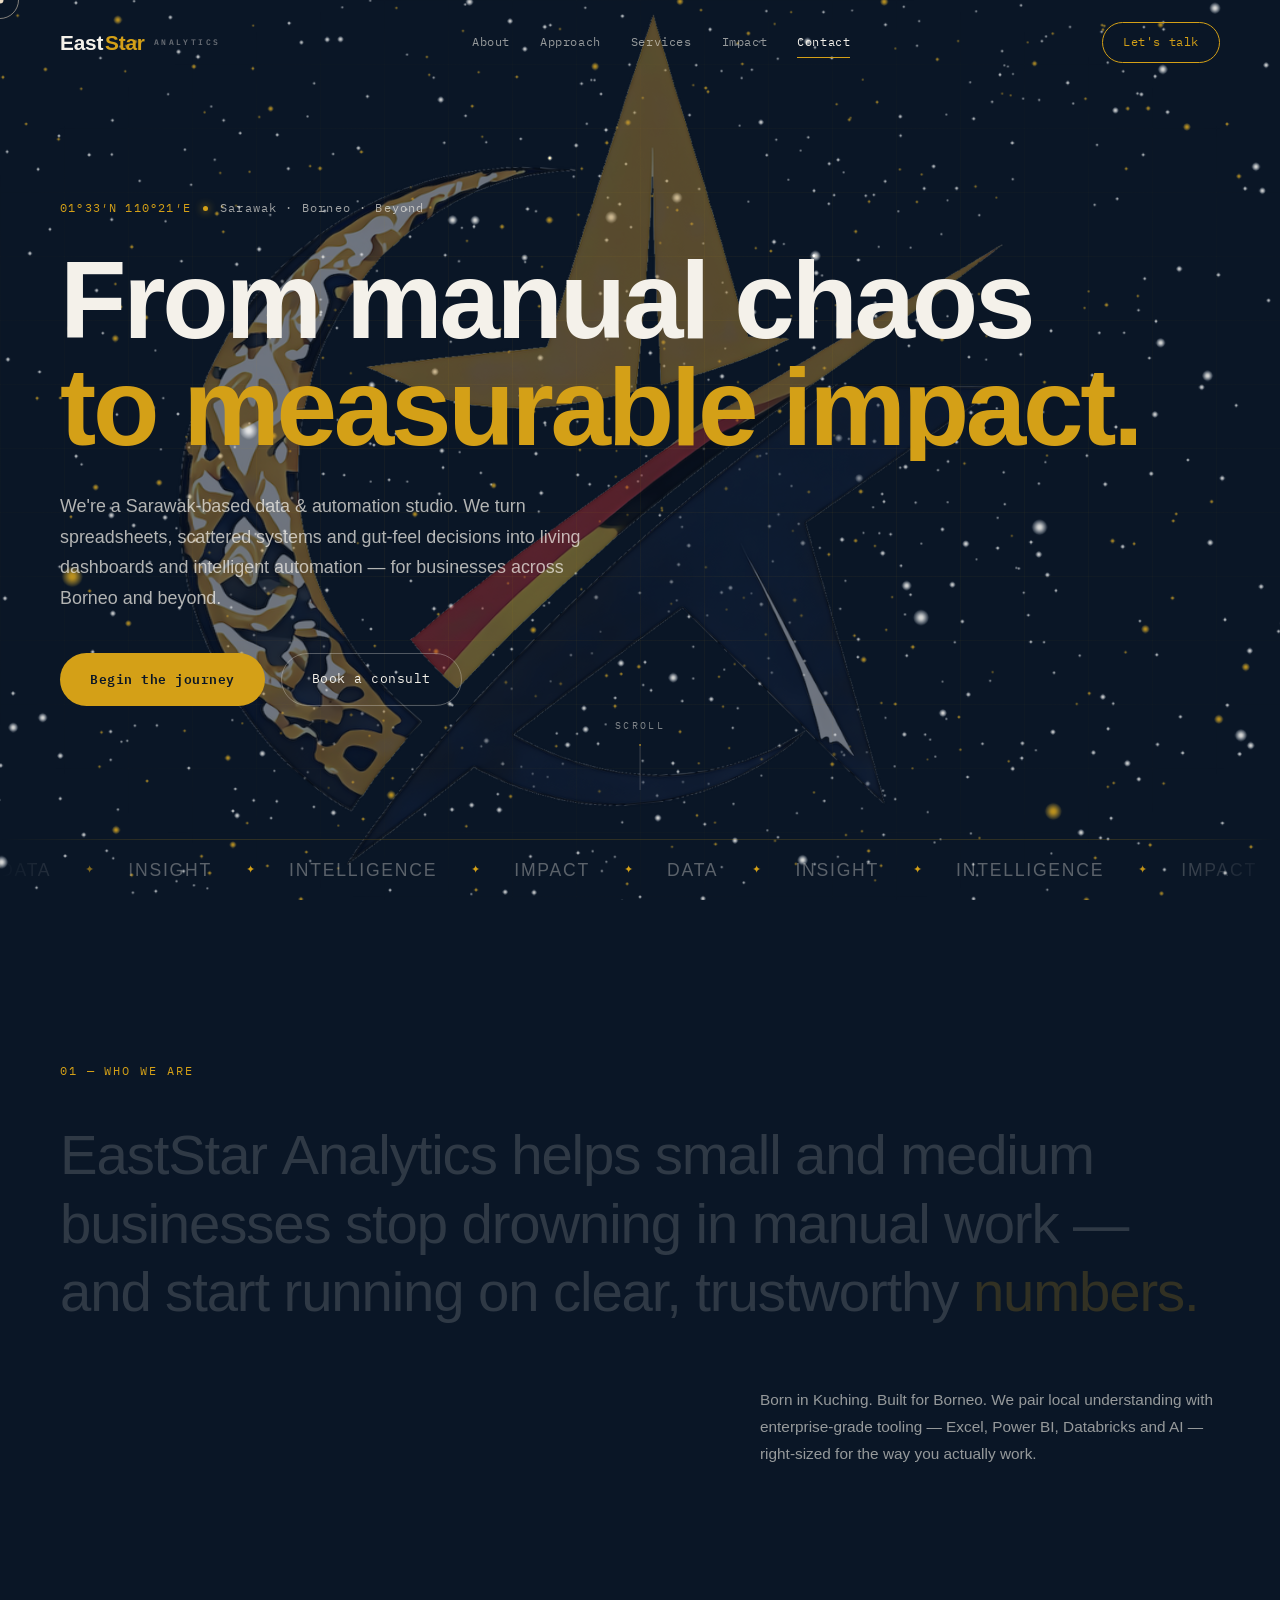
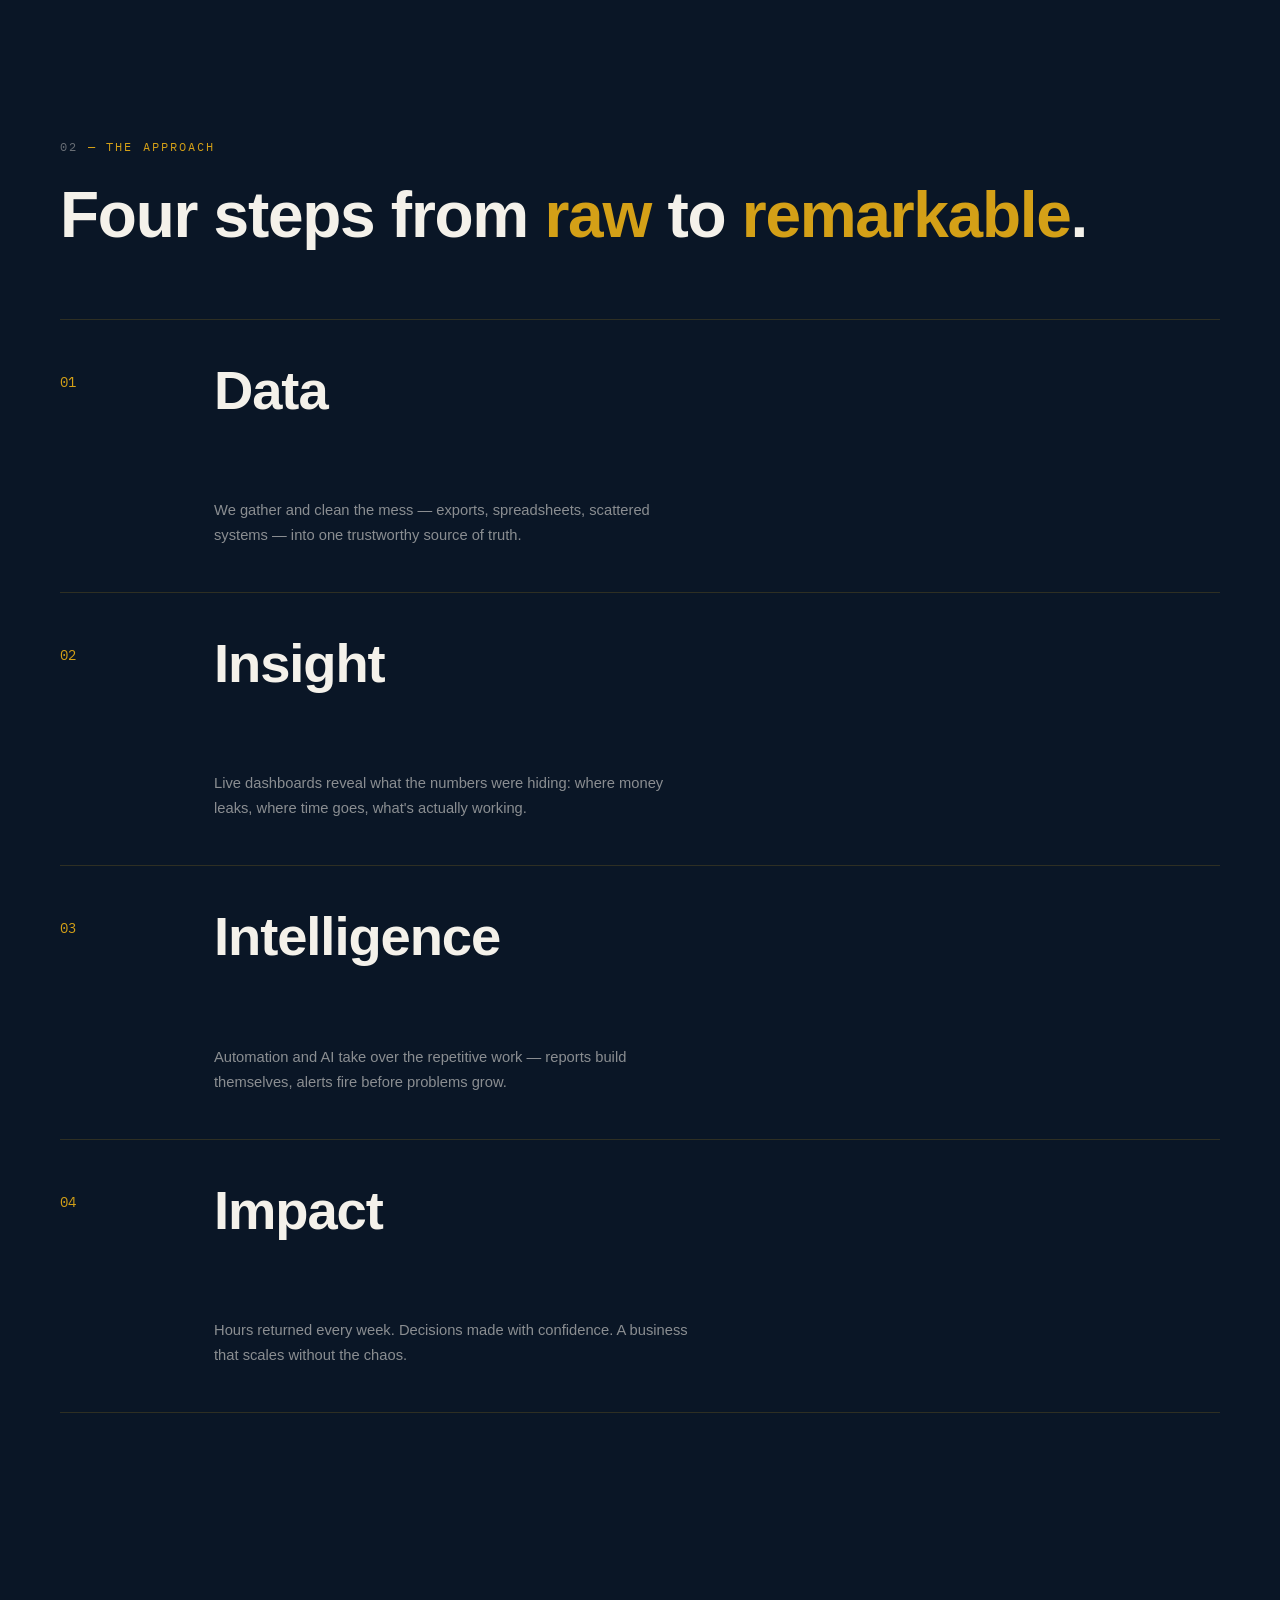
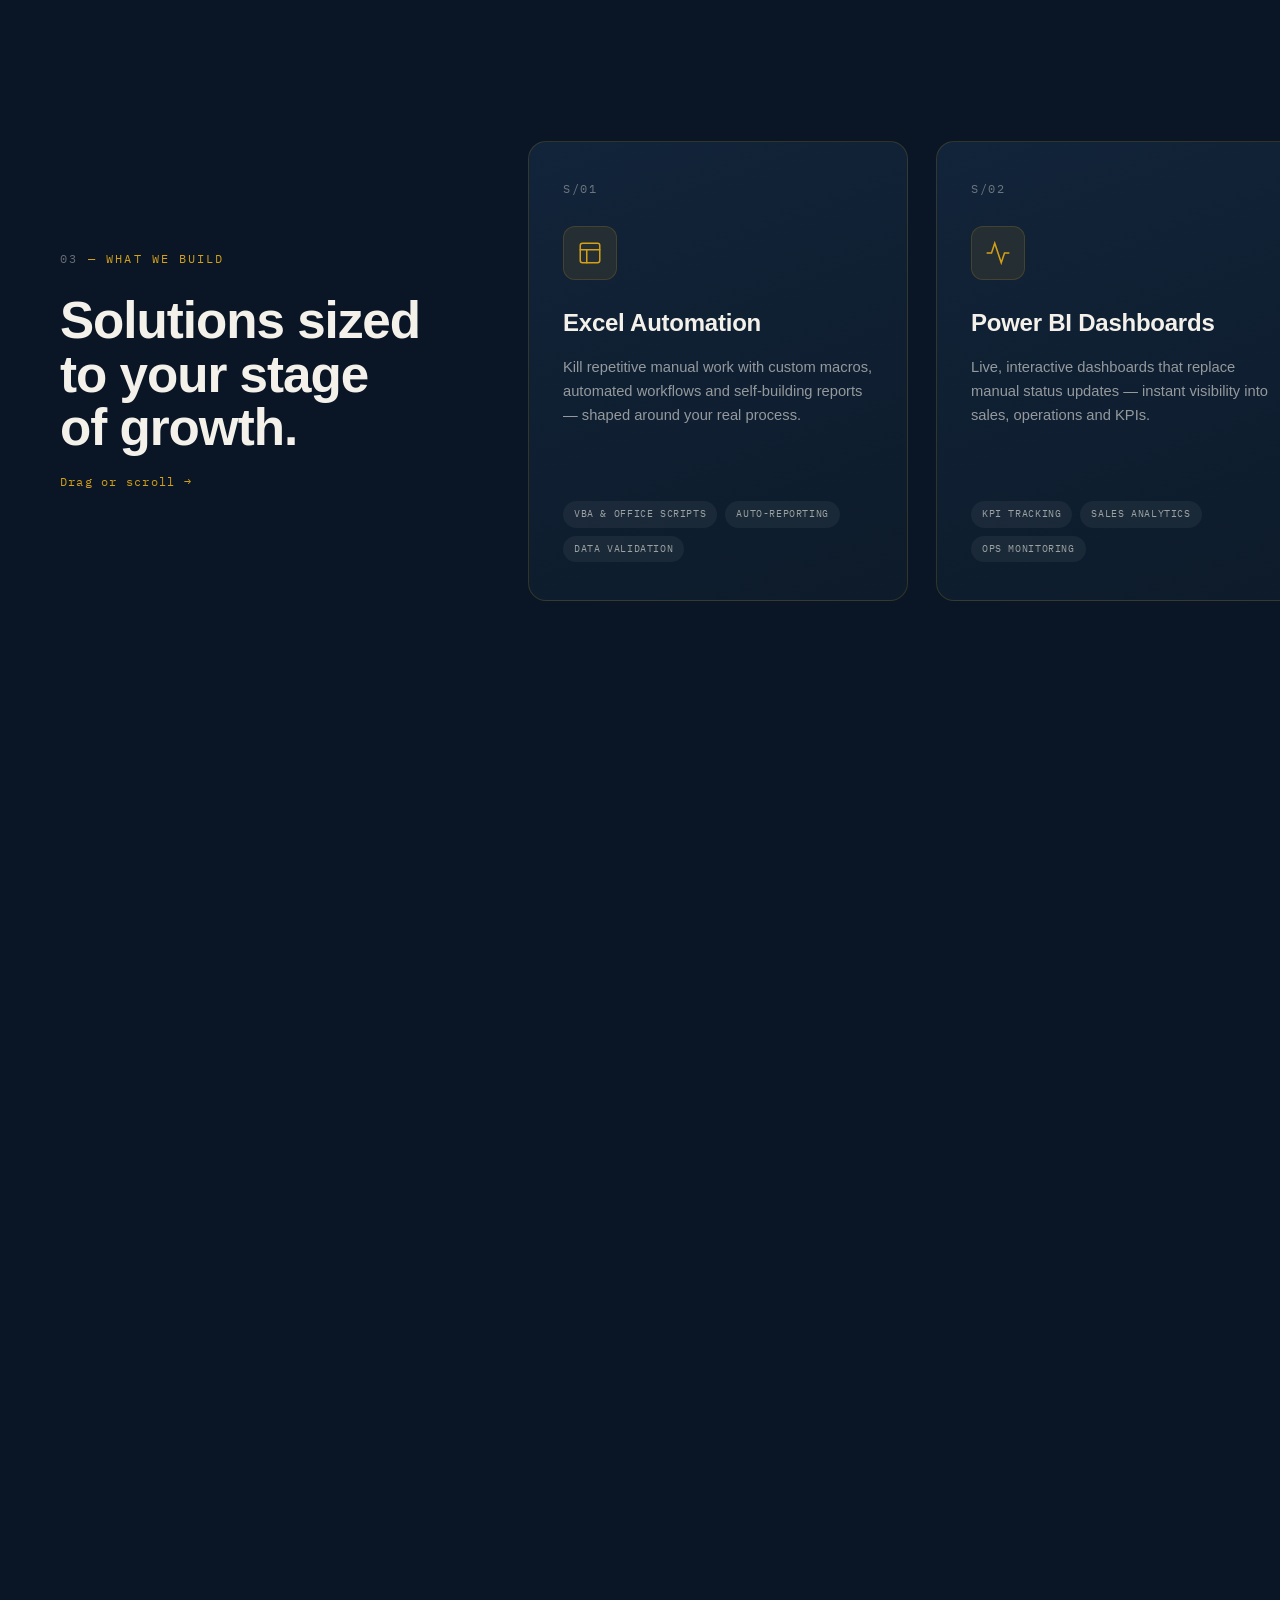
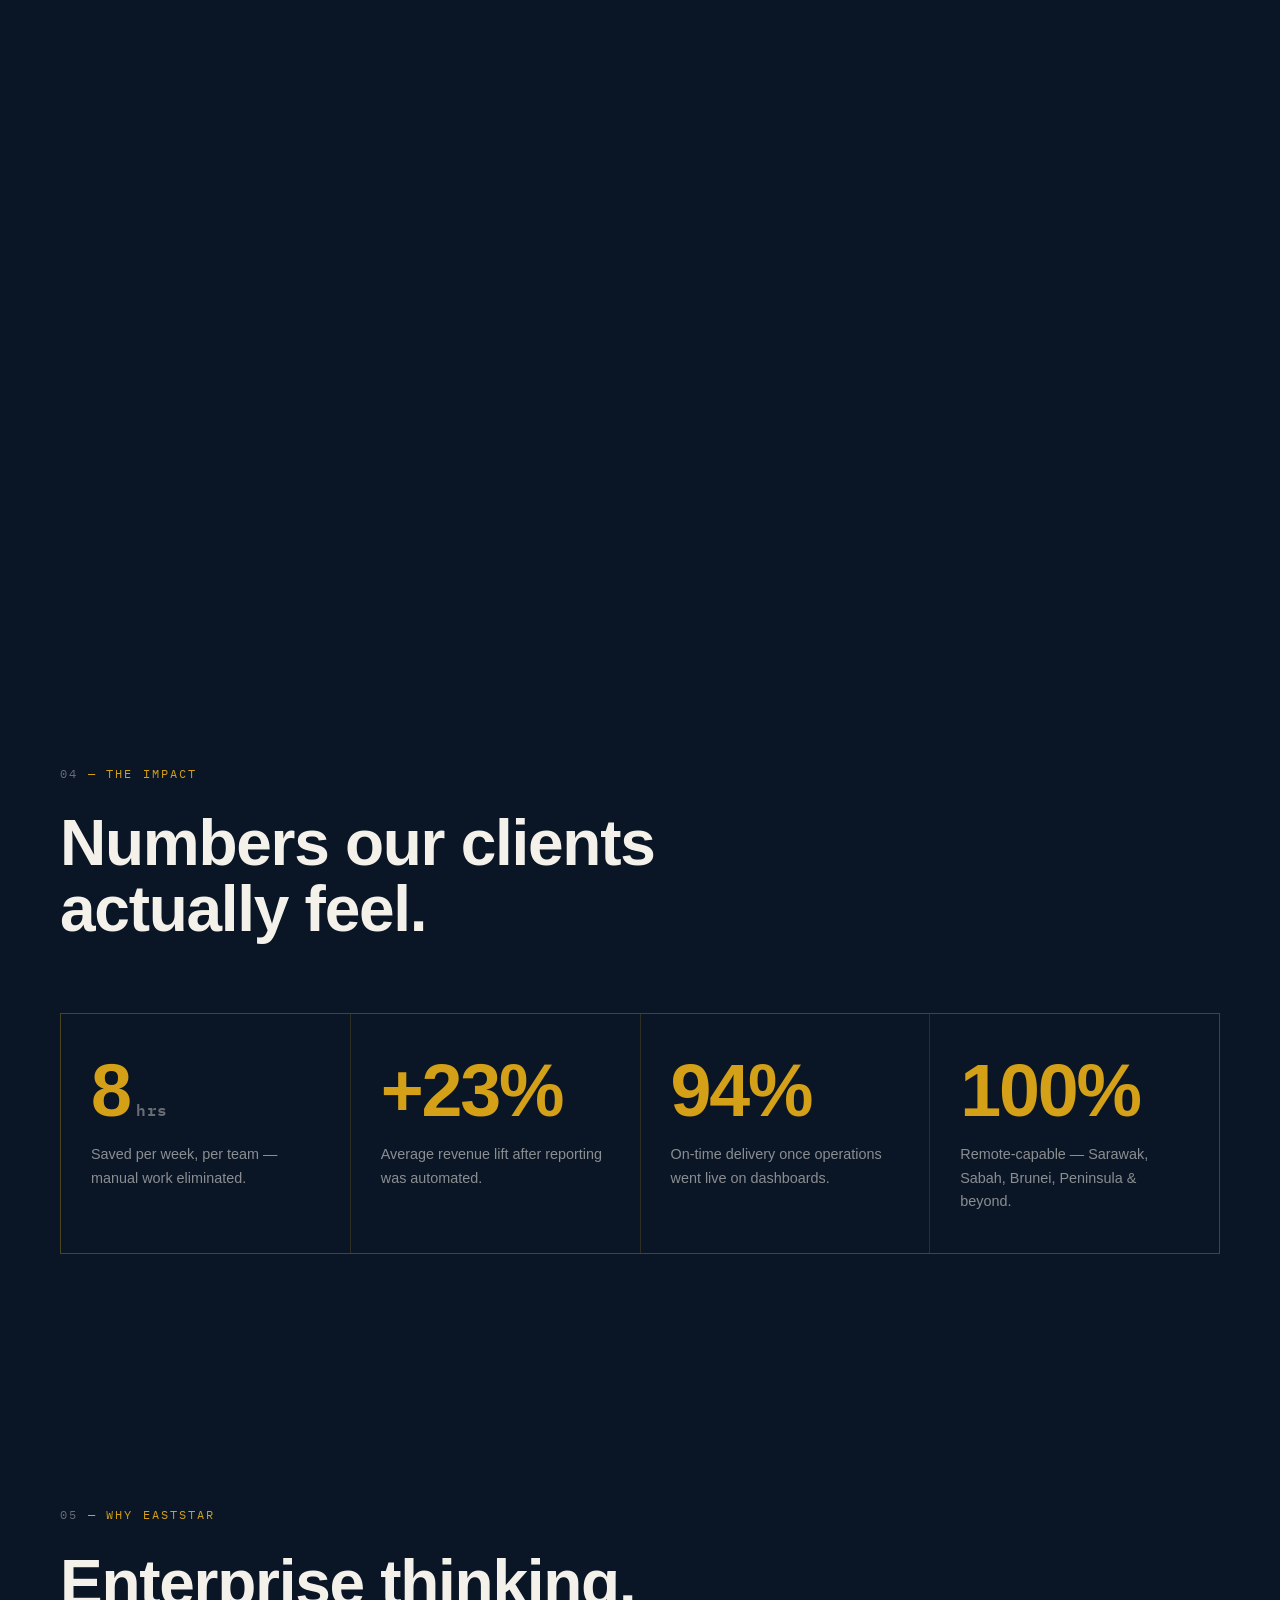
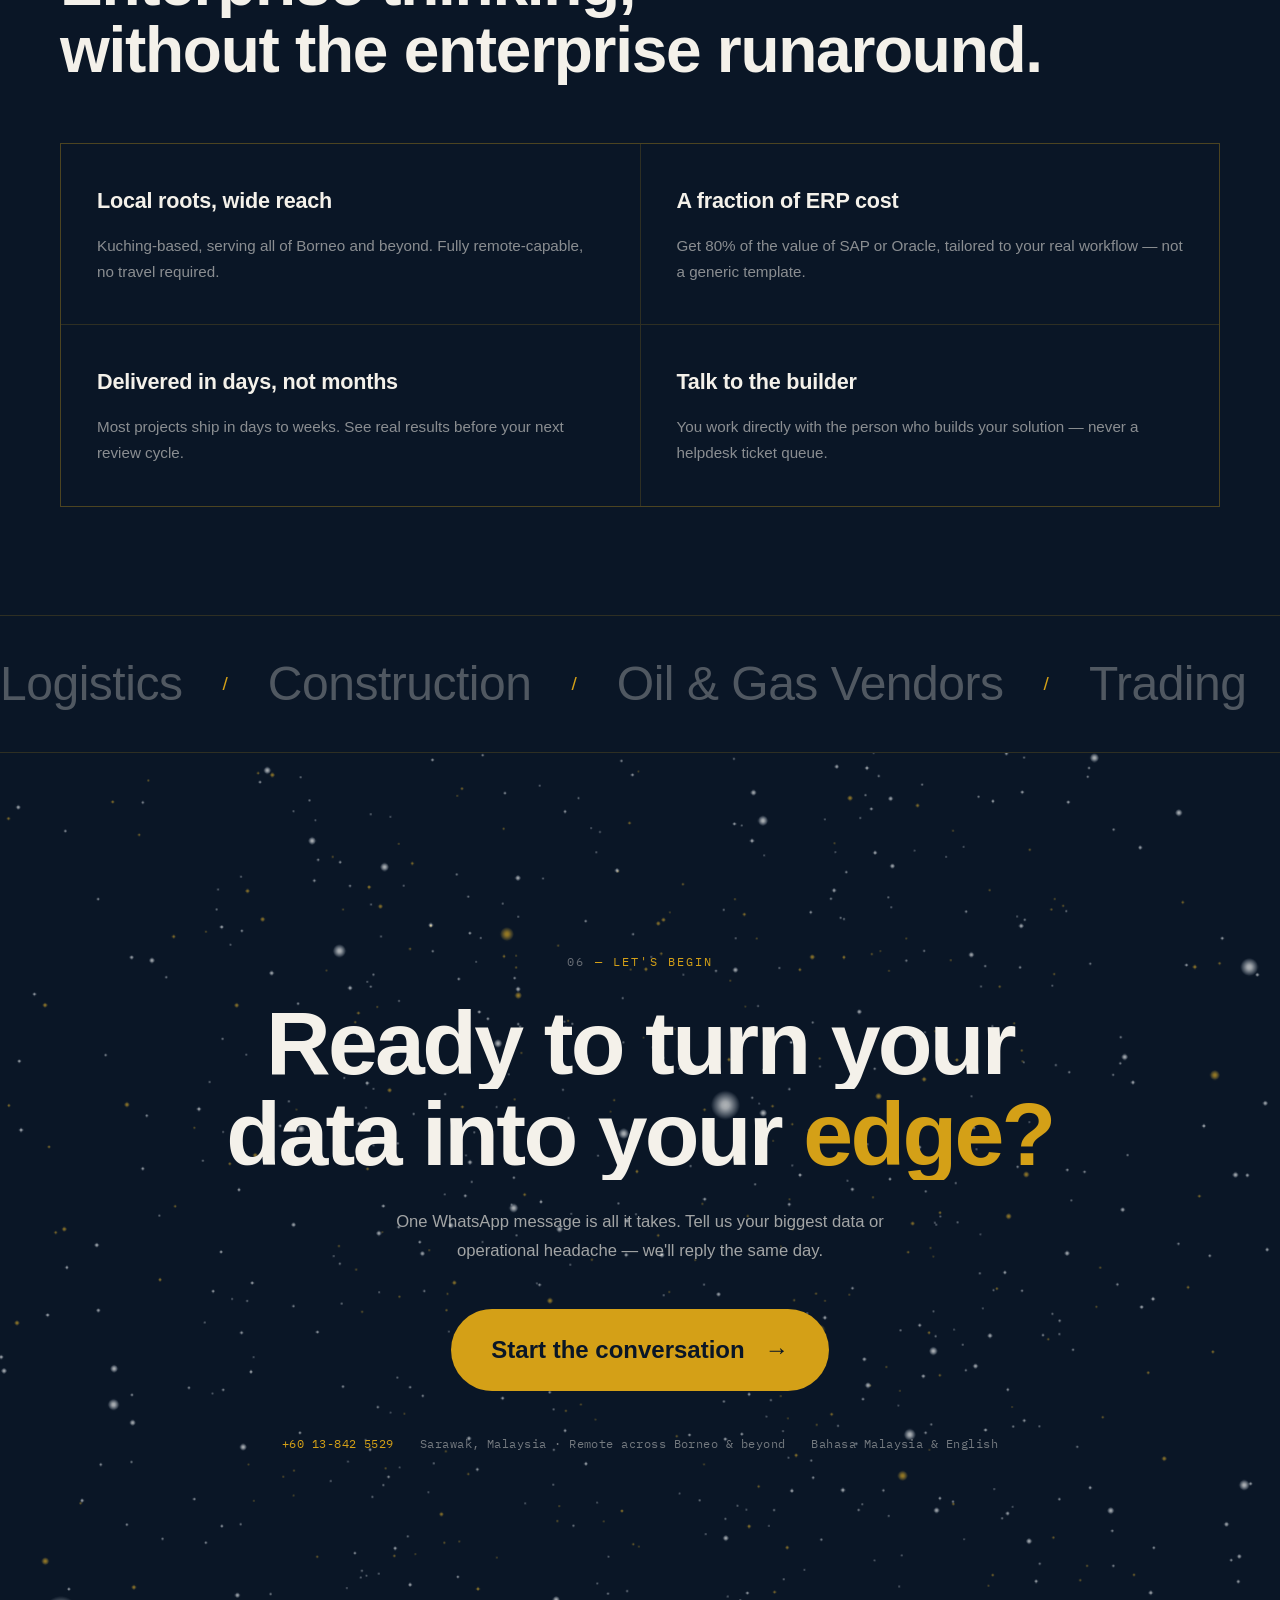
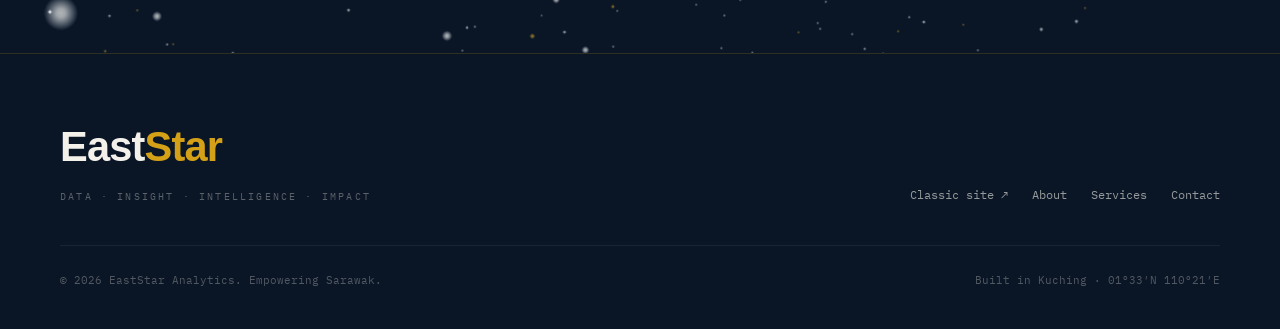
==== experience.html @ 2c2f9c75 "Add immersive experience site (experience.html) with GSAP + three.js A second, awwwards-style versio" ====
<!DOCTYPE html>
<html lang="en">
<head>
  <meta charset="UTF-8" />
  <meta name="viewport" content="width=device-width, initial-scale=1.0" />
  <title>EastStar Analytics — A Data Experience | Sarawak, Borneo</title>
  <meta name="description" content="EastStar Analytics — a Sarawak-based data & automation studio. Step inside an interactive experience: from manual chaos to data, insight, intelligence, and impact." />
  <meta property="og:title" content="EastStar Analytics — A Data Experience" />
  <meta property="og:description" content="Data · Insight · Intelligence · Impact. An immersive introduction to the studio empowering Sarawak." />

  <link rel="preconnect" href="https://fonts.googleapis.com" />
  <link rel="preconnect" href="https://fonts.gstatic.com" crossorigin />
  <link rel="preconnect" href="https://api.fontshare.com" crossorigin />
  <link href="https://api.fontshare.com/v2/css?f[]=clash-display@400,500,600,700&f[]=general-sans@400,500,600&display=swap" rel="stylesheet" />
  <link href="https://fonts.googleapis.com/css2?family=IBM+Plex+Mono:wght@400;500;600&display=swap" rel="stylesheet" />

  <link rel="stylesheet" href="experience.css" />
</head>
<body>

<!-- ░░ PRELOADER ░░ -->
<div class="preloader" id="preloader">
  <div class="pre-inner">
    <div class="pre-mark">
      <img src="logo-mark.png" alt="EastStar Analytics" />
    </div>
    <div class="pre-meta">
      <span class="pre-label">EASTSTAR ANALYTICS</span>
      <span class="pre-sub">Initialising experience</span>
    </div>
    <div class="pre-bar"><div class="pre-bar-fill" id="preBarFill"></div></div>
    <div class="pre-count"><span id="preCount">0</span><span class="pre-pct">%</span></div>
  </div>
  <button class="pre-skip" id="preSkip">Skip intro →</button>
</div>

<!-- ░░ CUSTOM CURSOR ░░ -->
<div class="cursor" id="cursor" aria-hidden="true">
  <div class="cursor-dot"></div>
  <div class="cursor-ring"></div>
  <span class="cursor-label"></span>
</div>

<!-- ░░ SCROLL PROGRESS ░░ -->
<div class="scroll-rail" aria-hidden="true"><div class="scroll-rail-fill" id="scrollRailFill"></div></div>

<!-- ░░ NAV ░░ -->
<header class="exp-nav" id="expNav">
  <a href="#top" class="exp-brand" data-cursor="brand">
    <span class="brand-east">East</span><span class="brand-star">Star</span>
    <span class="brand-tag">ANALYTICS</span>
  </a>
  <nav class="exp-menu">
    <a href="#about" data-nav>About</a>
    <a href="#pillars" data-nav>Approach</a>
    <a href="#services" data-nav>Services</a>
    <a href="#impact" data-nav>Impact</a>
    <a href="#contact" data-nav>Contact</a>
  </nav>
  <a href="https://wa.me/60138425529?text=Hi%2C%20I%27d%20like%20to%20know%20more%20about%20EastStar%20Analytics" target="_blank" rel="noopener" class="exp-cta" data-cursor="cta" data-magnetic>
    <span>Let's talk</span>
  </a>
  <button class="exp-burger" id="expBurger" aria-label="Menu"><span></span><span></span></button>
</header>

<!-- ░░ MOBILE MENU ░░ -->
<div class="mobile-menu" id="mobileMenu">
  <a href="#about" data-mnav>About</a>
  <a href="#pillars" data-mnav>Approach</a>
  <a href="#services" data-mnav>Services</a>
  <a href="#impact" data-mnav>Impact</a>
  <a href="#contact" data-mnav>Contact</a>
  <a href="https://wa.me/60138425529" target="_blank" rel="noopener" class="mobile-wa">WhatsApp Us</a>
</div>

<main id="top">

  <!-- ░░ HERO ░░ -->
  <section class="hero" id="hero">
    <canvas class="hero-canvas" id="heroCanvas" aria-hidden="true"></canvas>
    <div class="hero-grid" aria-hidden="true"></div>

    <div class="hero-content">
      <div class="hero-eyebrow" data-fade>
        <span class="hero-coord">01°33′N 110°21′E</span>
        <span class="hero-dot"></span>
        <span>Sarawak · Borneo · Beyond</span>
      </div>

      <h1 class="hero-title">
        <span class="line"><span class="word" data-split>From</span> <span class="word" data-split>manual</span> <span class="word" data-split>chaos</span></span>
        <span class="line"><span class="word gold" data-split>to</span> <span class="word gold" data-split>measurable</span> <span class="word gold" data-split>impact.</span></span>
      </h1>

      <p class="hero-lead" data-fade>
        We're a Sarawak-based data &amp; automation studio. We turn spreadsheets,
        scattered systems and gut-feel decisions into living dashboards and
        intelligent automation — for businesses across Borneo and beyond.
      </p>

      <div class="hero-actions" data-fade>
        <a href="#about" class="btn-primary" data-cursor="explore" data-magnetic><span>Begin the journey</span></a>
        <a href="https://wa.me/60138425529?text=Hi%2C%20I%27d%20like%20a%20free%20consultation%20with%20EastStar%20Analytics" target="_blank" rel="noopener" class="btn-ghost" data-magnetic><span>Book a consult</span></a>
      </div>
    </div>

    <div class="hero-scrollcue" data-fade>
      <span>Scroll</span>
      <div class="cue-line"><div class="cue-dot"></div></div>
    </div>

    <div class="hero-ticker" aria-hidden="true">
      <div class="ticker-track">
        <span>DATA</span><i>✦</i><span>INSIGHT</span><i>✦</i><span>INTELLIGENCE</span><i>✦</i><span>IMPACT</span><i>✦</i>
        <span>DATA</span><i>✦</i><span>INSIGHT</span><i>✦</i><span>INTELLIGENCE</span><i>✦</i><span>IMPACT</span><i>✦</i>
        <span>DATA</span><i>✦</i><span>INSIGHT</span><i>✦</i><span>INTELLIGENCE</span><i>✦</i><span>IMPACT</span><i>✦</i>
      </div>
    </div>
  </section>

  <!-- ░░ ABOUT / MANIFESTO ░░ -->
  <section class="manifesto" id="about">
    <div class="mani-index"><span>01</span> — Who we are</div>
    <p class="mani-text">
      <span class="w">EastStar</span> <span class="w">Analytics</span> <span class="w">helps</span>
      <span class="w">small</span> <span class="w">and</span> <span class="w">medium</span>
      <span class="w">businesses</span> <span class="w">stop</span> <span class="w">drowning</span>
      <span class="w">in</span> <span class="w">manual</span> <span class="w">work</span> <span class="w">—</span>
      <span class="w">and</span> <span class="w">start</span> <span class="w">running</span>
      <span class="w">on</span> <span class="w">clear,</span> <span class="w">trustworthy</span>
      <span class="w gold-w">numbers.</span>
    </p>
    <div class="mani-foot">
      <p>Born in Kuching. Built for Borneo. We pair local understanding with enterprise-grade tooling — Excel, Power BI, Databricks and AI — right-sized for the way you actually work.</p>
    </div>
  </section>

  <!-- ░░ PILLARS / APPROACH ░░ -->
  <section class="pillars" id="pillars">
    <div class="pillars-head">
      <div class="sec-index"><span>02</span> — The approach</div>
      <h2 class="sec-title">Four steps from <em>raw</em> to <em>remarkable</em>.</h2>
    </div>

    <div class="pillar-list">
      <article class="pillar" data-pillar>
        <div class="pillar-no">01</div>
        <h3>Data</h3>
        <p>We gather and clean the mess — exports, spreadsheets, scattered systems — into one trustworthy source of truth.</p>
        <div class="pillar-line"></div>
      </article>
      <article class="pillar" data-pillar>
        <div class="pillar-no">02</div>
        <h3>Insight</h3>
        <p>Live dashboards reveal what the numbers were hiding: where money leaks, where time goes, what's actually working.</p>
        <div class="pillar-line"></div>
      </article>
      <article class="pillar" data-pillar>
        <div class="pillar-no">03</div>
        <h3>Intelligence</h3>
        <p>Automation and AI take over the repetitive work — reports build themselves, alerts fire before problems grow.</p>
        <div class="pillar-line"></div>
      </article>
      <article class="pillar" data-pillar>
        <div class="pillar-no">04</div>
        <h3>Impact</h3>
        <p>Hours returned every week. Decisions made with confidence. A business that scales without the chaos.</p>
        <div class="pillar-line"></div>
      </article>
    </div>
  </section>

  <!-- ░░ SERVICES (HORIZONTAL) ░░ -->
  <section class="services" id="services">
    <div class="services-pin" id="servicesPin">
      <div class="services-track" id="servicesTrack">

        <div class="svc-intro">
          <div class="sec-index"><span>03</span> — What we build</div>
          <h2 class="sec-title">Solutions sized<br>to your stage<br>of growth.</h2>
          <p>Drag or scroll →</p>
        </div>

        <article class="svc-card" data-svc>
          <div class="svc-num">S/01</div>
          <div class="svc-ico">
            <svg viewBox="0 0 24 24" fill="none" stroke="currentColor" stroke-width="1.4" stroke-linecap="round"><rect x="3" y="3" width="18" height="18" rx="2"/><path d="M3 9h18M9 21V9"/></svg>
          </div>
          <h3>Excel Automation</h3>
          <p>Kill repetitive manual work with custom macros, automated workflows and self-building reports — shaped around your real process.</p>
          <ul><li>VBA &amp; Office Scripts</li><li>Auto-reporting</li><li>Data validation</li></ul>
        </article>

        <article class="svc-card" data-svc>
          <div class="svc-num">S/02</div>
          <div class="svc-ico">
            <svg viewBox="0 0 24 24" fill="none" stroke="currentColor" stroke-width="1.4" stroke-linecap="round"><polyline points="22 12 18 12 15 21 9 3 6 12 2 12"/></svg>
          </div>
          <h3>Power BI Dashboards</h3>
          <p>Live, interactive dashboards that replace manual status updates — instant visibility into sales, operations and KPIs.</p>
          <ul><li>KPI tracking</li><li>Sales analytics</li><li>Ops monitoring</li></ul>
        </article>

        <article class="svc-card" data-svc>
          <div class="svc-num">S/03</div>
          <div class="svc-ico">
            <svg viewBox="0 0 24 24" fill="none" stroke="currentColor" stroke-width="1.4" stroke-linecap="round"><ellipse cx="12" cy="5" rx="9" ry="3"/><path d="M21 12c0 1.66-4 3-9 3s-9-1.34-9-3"/><path d="M3 5v14c0 1.66 4 3 9 3s9-1.34 9-3V5"/></svg>
          </div>
          <h3>Data Intelligence Platform</h3>
          <p>Ready to scale beyond spreadsheets? We design modern data platforms — Databricks lakehouse, governed and analytics-ready.</p>
          <ul><li>Databricks</li><li>Data lakehouse</li><li>BI strategy</li></ul>
        </article>

        <article class="svc-card" data-svc>
          <div class="svc-num">S/04</div>
          <div class="svc-ico">
            <svg viewBox="0 0 24 24" fill="none" stroke="currentColor" stroke-width="1.4" stroke-linecap="round"><path d="M12 2a10 10 0 1 0 10 10"/><path d="M12 12l4-4"/><circle cx="18" cy="6" r="3"/></svg>
          </div>
          <h3>AI Automation</h3>
          <p>Put AI on the tedious work — document processing, summaries, extraction — so your team decides instead of data-enters.</p>
          <ul><li>Doc processing</li><li>Auto-summaries</li><li>Smart reports</li></ul>
        </article>

        <article class="svc-card svc-cta" data-svc>
          <h3>Not sure where you fit?</h3>
          <p>Tell us your biggest reporting or data headache. We'll point you to the right starting line — free.</p>
          <a href="https://wa.me/60138425529?text=Hi%2C%20I%27m%20not%20sure%20which%20service%20I%20need%20%E2%80%94%20can%20you%20help%3F" target="_blank" rel="noopener" class="btn-primary" data-magnetic><span>Ask us anything</span></a>
        </article>

      </div>
    </div>
  </section>

  <!-- ░░ IMPACT / STATS ░░ -->
  <section class="impact" id="impact">
    <div class="sec-index"><span>04</span> — The impact</div>
    <h2 class="sec-title impact-title">Numbers our clients<br>actually feel.</h2>

    <div class="stat-grid">
      <div class="stat" data-stat>
        <div class="stat-num"><span data-count="8" data-suffix="">0</span><i>hrs</i></div>
        <div class="stat-cap">Saved per week, per team — manual work eliminated.</div>
      </div>
      <div class="stat" data-stat>
        <div class="stat-num"><span data-count="23" data-prefix="+" data-suffix="%">0</span></div>
        <div class="stat-cap">Average revenue lift after reporting was automated.</div>
      </div>
      <div class="stat" data-stat>
        <div class="stat-num"><span data-count="94" data-suffix="%">0</span></div>
        <div class="stat-cap">On-time delivery once operations went live on dashboards.</div>
      </div>
      <div class="stat" data-stat>
        <div class="stat-num"><span data-count="100" data-suffix="%">0</span></div>
        <div class="stat-cap">Remote-capable — Sarawak, Sabah, Brunei, Peninsula &amp; beyond.</div>
      </div>
    </div>
  </section>

  <!-- ░░ WHY US ░░ -->
  <section class="why" id="why">
    <div class="why-head">
      <div class="sec-index"><span>05</span> — Why EastStar</div>
      <h2 class="sec-title">Enterprise thinking,<br>without the enterprise runaround.</h2>
    </div>
    <div class="why-grid">
      <div class="why-item" data-reveal><span class="why-k">Local roots, wide reach</span><p>Kuching-based, serving all of Borneo and beyond. Fully remote-capable, no travel required.</p></div>
      <div class="why-item" data-reveal><span class="why-k">A fraction of ERP cost</span><p>Get 80% of the value of SAP or Oracle, tailored to your real workflow — not a generic template.</p></div>
      <div class="why-item" data-reveal><span class="why-k">Delivered in days, not months</span><p>Most projects ship in days to weeks. See real results before your next review cycle.</p></div>
      <div class="why-item" data-reveal><span class="why-k">Talk to the builder</span><p>You work directly with the person who builds your solution — never a helpdesk ticket queue.</p></div>
    </div>
  </section>

  <!-- ░░ INDUSTRIES MARQUEE ░░ -->
  <section class="industries" aria-label="Industries we serve">
    <div class="ind-marquee">
      <div class="ind-track">
        <span>Logistics</span><i>/</i><span>Construction</span><i>/</i><span>Oil &amp; Gas Vendors</span><i>/</i><span>Trading</span><i>/</i><span>Manufacturing</span><i>/</i>
        <span>Logistics</span><i>/</i><span>Construction</span><i>/</i><span>Oil &amp; Gas Vendors</span><i>/</i><span>Trading</span><i>/</i><span>Manufacturing</span><i>/</i>
      </div>
    </div>
  </section>

  <!-- ░░ CONTACT / CTA ░░ -->
  <section class="contact" id="contact">
    <canvas class="contact-canvas" id="contactCanvas" aria-hidden="true"></canvas>
    <div class="contact-inner">
      <div class="sec-index light"><span>06</span> — Let's begin</div>
      <h2 class="contact-title" data-split-lines>
        <span class="cl">Ready to turn your</span>
        <span class="cl">data into your <em>edge?</em></span>
      </h2>
      <p class="contact-lead">One WhatsApp message is all it takes. Tell us your biggest data or operational headache — we'll reply the same day.</p>
      <a href="https://wa.me/60138425529?text=Hi%20EastStar%20Analytics%2C%20I%27d%20like%20to%20book%20a%20free%20consultation" target="_blank" rel="noopener" class="btn-mega" data-cursor="whatsapp" data-magnetic>
        <span class="btn-mega-label">Start the conversation</span>
        <span class="btn-mega-icon">→</span>
      </a>
      <div class="contact-meta">
        <a href="https://wa.me/60138425529" target="_blank" rel="noopener">+60 13-842 5529</a>
        <span>Sarawak, Malaysia · Remote across Borneo &amp; beyond</span>
        <span>Bahasa Malaysia &amp; English</span>
      </div>
    </div>
  </section>

  <!-- ░░ FOOTER ░░ -->
  <footer class="exp-footer">
    <div class="foot-top">
      <div class="foot-brand">
        <span class="foot-word"><span class="brand-east">East</span><span class="brand-star">Star</span></span>
        <span class="foot-tag">DATA · INSIGHT · INTELLIGENCE · IMPACT</span>
      </div>
      <div class="foot-links">
        <a href="index.html" data-magnetic>Classic site ↗</a>
        <a href="#about">About</a>
        <a href="#services">Services</a>
        <a href="#contact">Contact</a>
      </div>
    </div>
    <div class="foot-bottom">
      <span>© 2026 EastStar Analytics. Empowering Sarawak.</span>
      <span>Built in Kuching · 01°33′N 110°21′E</span>
    </div>
  </footer>

</main>

<!-- libs (vendored locally — no CDN dependency) -->
<script src="libs/three.min.js"></script>
<script src="libs/gsap.min.js"></script>
<script src="libs/ScrollTrigger.min.js"></script>
<script src="libs/lenis.min.js"></script>
<script src="experience.js"></script>
</body>
</html>
---- experience.css ----
/* ═══════════════════════════════════════════════════════════
   EASTSTAR ANALYTICS — IMMERSIVE EXPERIENCE
   Navy / Gold · Clash Display · GSAP + three.js
   ═══════════════════════════════════════════════════════════ */

*, *::before, *::after { box-sizing: border-box; margin: 0; padding: 0; }

:root {
  --navy:    #0A1626;
  --navy-2:  #0D1B2A;
  --navy-3:  #12243a;
  --gold:    #D4A017;
  --gold-lt: #ecc24a;
  --gold-dk: #a87d0c;
  --red:     #CB102E;
  --cream:   #F4F1EA;
  --paper:   #F7F5F0;
  --ink:     #0A1626;
  --wa:      #25D366;
  --line:    rgba(212,160,23,0.18);

  --font-display: 'Clash Display', sans-serif;
  --font-body:    'General Sans', -apple-system, sans-serif;
  --font-mono:    'IBM Plex Mono', monospace;

  --z-bg: 1;
  --z-content: 10;
  --z-nav: 50;
  --z-cursor: 90;
  --z-pre: 100;

  --ease: cubic-bezier(0.4, 0, 0.1, 1);
}

html { -webkit-font-smoothing: antialiased; }
html.lenis, html.lenis body { height: auto; }
.lenis.lenis-smooth { scroll-behavior: auto !important; }

body {
  font-family: var(--font-body);
  background: var(--navy);
  color: var(--cream);
  line-height: 1.6;
  overflow-x: hidden;
}

::selection { background: var(--gold); color: var(--navy); }

a { color: inherit; text-decoration: none; }
em { font-style: normal; color: var(--gold); }
img { max-width: 100%; display: block; }

/* hide native cursor on fine pointers (custom cursor takes over) */
@media (hover: hover) and (pointer: fine) {
  body { cursor: none; }
  a, button { cursor: none; }
}

/* ── shared section scaffolding ── */
.sec-index {
  font-family: var(--font-mono);
  font-size: 0.72rem; letter-spacing: 0.18em; text-transform: uppercase;
  color: var(--gold); margin-bottom: 26px;
  display: flex; align-items: center; gap: 10px;
}
.sec-index span { color: rgba(244,241,234,0.4); }
.sec-index.light { color: var(--gold); }
.sec-title {
  font-family: var(--font-display);
  font-weight: 600; line-height: 1.04;
  letter-spacing: -0.02em;
  font-size: clamp(2rem, 5vw, 4.2rem);
}

/* ═══ PRELOADER ═══ */
.preloader {
  position: fixed; inset: 0; z-index: var(--z-pre);
  background: var(--navy);
  display: flex; flex-direction: column; align-items: center; justify-content: center;
  gap: 26px;
}
.pre-inner { display: flex; flex-direction: column; align-items: center; gap: 22px; width: min(360px, 78vw); }
.pre-mark { width: 96px; height: 96px; position: relative; }
.pre-mark img {
  width: 100%; height: 100%; object-fit: contain;
  filter: drop-shadow(0 0 26px rgba(212,160,23,0.45));
  animation: pre-spin 3.2s var(--ease) infinite;
}
@keyframes pre-spin { 0%,100% { transform: rotateY(0) } 50% { transform: rotateY(180deg) } }
.pre-meta { text-align: center; display: flex; flex-direction: column; gap: 4px; }
.pre-label { font-family: var(--font-display); font-weight: 600; letter-spacing: 0.12em; font-size: 0.92rem; }
.pre-sub { font-family: var(--font-mono); font-size: 0.66rem; letter-spacing: 0.2em; text-transform: uppercase; color: rgba(244,241,234,0.4); }
.pre-bar { width: 100%; height: 2px; background: rgba(244,241,234,0.1); overflow: hidden; }
.pre-bar-fill { width: 0%; height: 100%; background: linear-gradient(90deg, var(--gold-dk), var(--gold), var(--gold-lt)); }
.pre-count { font-family: var(--font-mono); font-size: 0.74rem; color: var(--gold); letter-spacing: 0.1em; }
.pre-pct { opacity: 0.5; }
.pre-skip {
  position: absolute; bottom: 30px; right: 30px;
  background: none; border: none; color: rgba(244,241,234,0.5);
  font-family: var(--font-mono); font-size: 0.72rem; letter-spacing: 0.08em;
  cursor: pointer; transition: color .25s;
}
.pre-skip:hover { color: var(--gold); }

/* ═══ CUSTOM CURSOR ═══ */
.cursor { position: fixed; top: 0; left: 0; z-index: var(--z-cursor); pointer-events: none; mix-blend-mode: difference; }
.cursor-dot {
  position: fixed; width: 7px; height: 7px; border-radius: 50%;
  background: var(--cream); transform: translate(-50%, -50%);
}
.cursor-ring {
  position: fixed; width: 38px; height: 38px; border-radius: 50%;
  border: 1px solid rgba(244,241,234,0.55); transform: translate(-50%, -50%);
  transition: width .3s var(--ease), height .3s var(--ease), background .3s, border-color .3s;
}
.cursor-label {
  position: fixed; transform: translate(-50%, -50%);
  font-family: var(--font-mono); font-size: 0.6rem; letter-spacing: 0.1em;
  text-transform: uppercase; color: var(--navy); opacity: 0;
  transition: opacity .25s; white-space: nowrap;
}
.cursor.is-hover .cursor-ring { width: 64px; height: 64px; background: var(--cream); border-color: transparent; }
.cursor.is-label .cursor-ring { width: 80px; height: 80px; background: var(--gold); border-color: transparent; }
.cursor.is-label .cursor-label { opacity: 1; }
.cursor.is-down .cursor-ring { width: 28px; height: 28px; }
@media (hover: none), (pointer: coarse) { .cursor { display: none; } }

/* ═══ SCROLL RAIL ═══ */
.scroll-rail { position: fixed; top: 0; left: 0; right: 0; height: 2px; z-index: var(--z-nav); background: transparent; }
.scroll-rail-fill { height: 100%; width: 0%; background: linear-gradient(90deg, var(--gold-dk), var(--gold), var(--gold-lt)); box-shadow: 0 0 12px rgba(212,160,23,0.6); }

/* ═══ NAV ═══ */
.exp-nav {
  position: fixed; top: 0; left: 0; right: 0; z-index: var(--z-nav);
  display: flex; align-items: center; justify-content: space-between;
  padding: 22px clamp(20px, 5vw, 60px);
  transition: padding .4s var(--ease), background .4s var(--ease), backdrop-filter .4s;
}
.exp-nav.shrink {
  padding: 13px clamp(20px, 5vw, 60px);
  background: rgba(10,22,38,0.72);
  backdrop-filter: blur(14px);
  border-bottom: 1px solid var(--line);
}
.exp-brand { display: flex; align-items: baseline; gap: 2px; font-family: var(--font-display); font-weight: 600; font-size: 1.3rem; letter-spacing: -0.01em; }
.brand-east { color: var(--cream); }
.brand-star { color: var(--gold); }
.brand-tag { font-family: var(--font-mono); font-size: 0.5rem; letter-spacing: 0.3em; color: rgba(244,241,234,0.4); align-self: center; margin-left: 7px; }
.exp-menu { display: flex; gap: 30px; }
.exp-menu a {
  font-family: var(--font-mono); font-size: 0.74rem; letter-spacing: 0.05em;
  color: rgba(244,241,234,0.6); position: relative; padding: 4px 0;
  transition: color .25s;
}
.exp-menu a::after { content: ''; position: absolute; left: 0; bottom: -2px; width: 100%; height: 1px; background: var(--gold); transform: scaleX(0); transform-origin: right; transition: transform .35s var(--ease); }
.exp-menu a:hover, .exp-menu a.active { color: var(--cream); }
.exp-menu a:hover::after, .exp-menu a.active::after { transform: scaleX(1); transform-origin: left; }
.exp-cta {
  font-family: var(--font-mono); font-size: 0.74rem; letter-spacing: 0.05em;
  border: 1px solid var(--gold); color: var(--gold);
  padding: 10px 20px; border-radius: 100px; overflow: hidden; position: relative;
  transition: color .35s;
}
.exp-cta span { position: relative; z-index: 2; }
.exp-cta::before { content: ''; position: absolute; inset: 0; background: var(--gold); transform: translateY(101%); transition: transform .4s var(--ease); }
.exp-cta:hover { color: var(--navy); }
.exp-cta:hover::before { transform: translateY(0); }
.exp-burger { display: none; background: none; border: none; width: 34px; height: 34px; flex-direction: column; gap: 6px; align-items: center; justify-content: center; cursor: pointer; }
.exp-burger span { width: 22px; height: 1.6px; background: var(--cream); transition: transform .3s var(--ease), opacity .3s; }
.exp-burger.open span:first-child { transform: translateY(3.8px) rotate(45deg); }
.exp-burger.open span:last-child { transform: translateY(-3.8px) rotate(-45deg); }

.mobile-menu {
  position: fixed; inset: 0; z-index: 49; background: var(--navy-2);
  display: flex; flex-direction: column; align-items: center; justify-content: center; gap: 8px;
  transform: translateY(-100%); transition: transform .55s var(--ease);
}
.mobile-menu.open { transform: translateY(0); }
.mobile-menu a { font-family: var(--font-display); font-weight: 500; font-size: 2rem; color: var(--cream); }
.mobile-menu a.mobile-wa { margin-top: 24px; font-family: var(--font-mono); font-size: 0.9rem; background: var(--wa); color: #fff; padding: 12px 28px; border-radius: 100px; }

/* ═══ HERO ═══ */
.hero { position: relative; min-height: 100svh; display: flex; flex-direction: column; justify-content: center; padding: 0 clamp(20px, 5vw, 60px); overflow: hidden; }
.hero-canvas { position: absolute; inset: 0; width: 100%; height: 100%; z-index: var(--z-bg); }
.hero-grid {
  position: absolute; inset: 0; z-index: 2; pointer-events: none;
  background-image: linear-gradient(rgba(212,160,23,0.05) 1px, transparent 1px), linear-gradient(90deg, rgba(212,160,23,0.05) 1px, transparent 1px);
  background-size: 64px 64px;
  -webkit-mask-image: radial-gradient(ellipse 80% 70% at 50% 50%, #000 30%, transparent 78%);
  mask-image: radial-gradient(ellipse 80% 70% at 50% 50%, #000 30%, transparent 78%);
}
.hero-content { position: relative; z-index: var(--z-content); max-width: 1100px; }
.hero-eyebrow { display: inline-flex; align-items: center; gap: 12px; font-family: var(--font-mono); font-size: 0.74rem; letter-spacing: 0.1em; color: rgba(244,241,234,0.65); margin-bottom: 30px; }
.hero-coord { color: var(--gold); }
.hero-dot { width: 5px; height: 5px; border-radius: 50%; background: var(--gold); box-shadow: 0 0 8px var(--gold); animation: pulse 2.4s infinite; }
@keyframes pulse { 0%,100% { opacity: 1; transform: scale(1) } 50% { opacity: .4; transform: scale(1.6) } }
.hero-title { font-family: var(--font-display); font-weight: 600; font-size: clamp(2.6rem, 8.5vw, 7.4rem); line-height: 0.98; letter-spacing: -0.03em; }
.hero-title .line { display: block; overflow: hidden; }
.hero-title .word { display: inline-block; }
.hero-title .gold { color: var(--gold); }
.hero-lead { max-width: 540px; margin-top: 30px; font-size: clamp(1rem, 1.4vw, 1.18rem); color: rgba(244,241,234,0.72); line-height: 1.7; }
.hero-actions { display: flex; flex-wrap: wrap; gap: 16px; margin-top: 40px; }

.btn-primary, .btn-ghost { position: relative; font-family: var(--font-mono); font-size: 0.8rem; letter-spacing: 0.04em; padding: 15px 30px; border-radius: 100px; overflow: hidden; display: inline-flex; align-items: center; gap: 8px; }
.btn-primary { background: var(--gold); color: var(--navy); font-weight: 600; }
.btn-primary span { position: relative; z-index: 2; }
.btn-primary::before { content: ''; position: absolute; inset: 0; background: var(--gold-lt); transform: scaleX(0); transform-origin: left; transition: transform .4s var(--ease); }
.btn-primary:hover::before { transform: scaleX(1); }
.btn-ghost { border: 1px solid rgba(244,241,234,0.3); color: var(--cream); }
.btn-ghost span { position: relative; z-index: 2; }
.btn-ghost::before { content: ''; position: absolute; inset: 0; background: rgba(244,241,234,0.08); transform: scaleX(0); transform-origin: left; transition: transform .4s var(--ease); }
.btn-ghost:hover::before { transform: scaleX(1); }

.hero-scrollcue { position: absolute; bottom: 110px; left: 50%; transform: translateX(-50%); z-index: var(--z-content); display: flex; flex-direction: column; align-items: center; gap: 10px; font-family: var(--font-mono); font-size: 0.62rem; letter-spacing: 0.25em; text-transform: uppercase; color: rgba(244,241,234,0.5); }
.cue-line { width: 1px; height: 46px; background: rgba(244,241,234,0.2); position: relative; overflow: hidden; }
.cue-dot { position: absolute; top: -10px; left: -1.5px; width: 4px; height: 12px; background: var(--gold); animation: cue 2s var(--ease) infinite; }
@keyframes cue { 0% { top: -14px } 60%,100% { top: 50px } }

.hero-ticker { position: absolute; bottom: 0; left: 0; right: 0; z-index: 3; border-top: 1px solid var(--line); padding: 16px 0; overflow: hidden; -webkit-mask-image: linear-gradient(90deg, transparent, #000 12%, #000 88%, transparent); mask-image: linear-gradient(90deg, transparent, #000 12%, #000 88%, transparent); }
.ticker-track { display: flex; align-items: center; gap: 34px; width: max-content; animation: ticker 22s linear infinite; }
.ticker-track span { font-family: var(--font-display); font-weight: 500; font-size: 1.1rem; letter-spacing: 0.1em; color: rgba(244,241,234,0.35); }
.ticker-track i { color: var(--gold); font-size: 0.7rem; font-style: normal; }
@keyframes ticker { to { transform: translateX(-33.333%); } }

/* ═══ MANIFESTO ═══ */
.manifesto { padding: clamp(120px, 18vh, 220px) clamp(20px, 5vw, 60px); max-width: 1300px; margin: 0 auto; }
.mani-index { font-family: var(--font-mono); font-size: 0.74rem; letter-spacing: 0.16em; text-transform: uppercase; color: var(--gold); margin-bottom: 40px; }
.mani-text { font-family: var(--font-display); font-weight: 500; font-size: clamp(1.7rem, 4.4vw, 3.6rem); line-height: 1.22; letter-spacing: -0.02em; }
.mani-text .w { display: inline-block; color: rgba(244,241,234,0.16); transition: color .3s; }
.mani-text .gold-w { color: rgba(212,160,23,0.2); }
.mani-foot { margin-top: 60px; display: flex; justify-content: flex-end; }
.mani-foot p { max-width: 460px; color: rgba(244,241,234,0.6); font-size: clamp(0.95rem, 1.2vw, 1.1rem); line-height: 1.75; }

/* ═══ PILLARS ═══ */
.pillars { padding: clamp(80px, 12vh, 160px) clamp(20px, 5vw, 60px); max-width: 1300px; margin: 0 auto; }
.pillars-head { margin-bottom: 70px; }
.pillar-list { display: grid; gap: 0; }
.pillar { position: relative; display: grid; grid-template-columns: 90px 1fr; gap: clamp(20px, 5vw, 80px); align-items: start; padding: 44px 0; border-top: 1px solid var(--line); }
.pillar:last-child { border-bottom: 1px solid var(--line); }
.pillar-no { font-family: var(--font-mono); font-size: 0.85rem; color: var(--gold); padding-top: 8px; }
.pillar h3 { font-family: var(--font-display); font-weight: 600; font-size: clamp(1.8rem, 5vw, 3.4rem); letter-spacing: -0.02em; line-height: 1; transition: transform .5s var(--ease), color .4s; }
.pillar p { grid-column: 2; max-width: 480px; margin-top: 16px; color: rgba(244,241,234,0.55); font-size: clamp(0.92rem, 1.15vw, 1.05rem); line-height: 1.7; }
.pillar-line { position: absolute; left: 0; bottom: -1px; height: 1px; width: 0; background: var(--gold); }
.pillar:hover h3 { color: var(--gold); transform: translateX(14px); }
.pillar:hover .pillar-line { width: 100%; transition: width .6s var(--ease); }

/* ═══ SERVICES (HORIZONTAL) ═══ */
.services { position: relative; }
.services-pin { height: 100svh; overflow: hidden; display: flex; align-items: center; }
.services-track { display: flex; align-items: stretch; gap: 28px; padding: 0 clamp(20px, 5vw, 60px); will-change: transform; }
.svc-intro { flex: 0 0 auto; width: min(440px, 80vw); display: flex; flex-direction: column; justify-content: center; padding-right: 30px; }
.svc-intro .sec-title { font-size: clamp(2rem, 4vw, 3.4rem); margin-bottom: 18px; }
.svc-intro p { font-family: var(--font-mono); font-size: 0.78rem; letter-spacing: 0.1em; color: var(--gold); }
.svc-card {
  flex: 0 0 auto; width: min(380px, 82vw); min-height: 460px;
  background: linear-gradient(160deg, var(--navy-3), var(--navy-2));
  border: 1px solid var(--line); border-radius: 18px; padding: 38px 34px;
  display: flex; flex-direction: column;
  transition: border-color .4s, transform .4s var(--ease);
  position: relative; overflow: hidden;
}
.svc-card::after { content: ''; position: absolute; top: 0; left: 0; right: 0; height: 2px; background: linear-gradient(90deg, var(--gold), transparent); transform: scaleX(0); transform-origin: left; transition: transform .5s var(--ease); }
.svc-card:hover { border-color: rgba(212,160,23,0.5); transform: translateY(-8px); }
.svc-card:hover::after { transform: scaleX(1); }
.svc-num { font-family: var(--font-mono); font-size: 0.72rem; letter-spacing: 0.14em; color: rgba(244,241,234,0.4); }
.svc-ico { width: 54px; height: 54px; margin: 28px 0 24px; border-radius: 12px; background: rgba(212,160,23,0.1); border: 1px solid var(--line); display: flex; align-items: center; justify-content: center; color: var(--gold); }
.svc-ico svg { width: 26px; height: 26px; }
.svc-card h3 { font-family: var(--font-display); font-weight: 600; font-size: 1.5rem; letter-spacing: -0.01em; margin-bottom: 12px; }
.svc-card p { color: rgba(244,241,234,0.58); font-size: 0.92rem; line-height: 1.65; flex: 1; }
.svc-card ul { list-style: none; display: flex; flex-wrap: wrap; gap: 8px; margin-top: 22px; }
.svc-card li { font-family: var(--font-mono); font-size: 0.64rem; letter-spacing: 0.06em; text-transform: uppercase; padding: 5px 11px; border-radius: 100px; background: rgba(244,241,234,0.05); color: rgba(244,241,234,0.6); }
.svc-cta { background: var(--gold); border-color: var(--gold); justify-content: center; align-items: flex-start; }
.svc-cta h3 { color: var(--navy); font-size: 1.9rem; }
.svc-cta p { color: rgba(10,22,38,0.7); flex: 0; margin-bottom: 26px; }
.svc-cta .btn-primary { background: var(--navy); color: var(--gold); }
.svc-cta .btn-primary::before { background: var(--navy-3); }

/* ═══ IMPACT ═══ */
.impact { padding: clamp(110px, 16vh, 200px) clamp(20px, 5vw, 60px); max-width: 1300px; margin: 0 auto; }
.impact-title { margin-bottom: 70px; }
.stat-grid { display: grid; grid-template-columns: repeat(4, 1fr); gap: 1px; background: var(--line); border: 1px solid var(--line); }
.stat { background: var(--navy); padding: 40px 30px; display: flex; flex-direction: column; gap: 16px; }
.stat-num { font-family: var(--font-display); font-weight: 600; font-size: clamp(2.6rem, 6vw, 4.6rem); letter-spacing: -0.03em; line-height: 1; color: var(--gold); display: flex; align-items: baseline; gap: 6px; }
.stat-num i { font-family: var(--font-mono); font-size: 1rem; font-style: normal; color: rgba(244,241,234,0.4); letter-spacing: 0.05em; }
.stat-cap { color: rgba(244,241,234,0.55); font-size: 0.9rem; line-height: 1.6; }

/* ═══ WHY ═══ */
.why { padding: clamp(80px, 12vh, 150px) clamp(20px, 5vw, 60px); max-width: 1300px; margin: 0 auto; }
.why-head { margin-bottom: 60px; }
.why-grid { display: grid; grid-template-columns: repeat(2, 1fr); gap: 1px; background: var(--line); border: 1px solid var(--line); }
.why-item { background: var(--navy); padding: 40px 36px; }
.why-k { display: block; font-family: var(--font-display); font-weight: 600; font-size: 1.35rem; letter-spacing: -0.01em; margin-bottom: 14px; }
.why-item p { color: rgba(244,241,234,0.55); font-size: 0.95rem; line-height: 1.7; }

/* ═══ INDUSTRIES MARQUEE ═══ */
.industries { border-top: 1px solid var(--line); border-bottom: 1px solid var(--line); padding: 30px 0; overflow: hidden; }
.ind-marquee { overflow: hidden; }
.ind-track { display: flex; align-items: center; gap: 40px; width: max-content; animation: ind 28s linear infinite; }
.ind-track span { font-family: var(--font-display); font-weight: 500; font-size: clamp(1.6rem, 4vw, 3rem); letter-spacing: -0.01em; color: rgba(244,241,234,0.3); transition: color .3s; }
.ind-track:hover span { color: rgba(244,241,234,0.5); }
.ind-track i { color: var(--gold); font-style: normal; font-size: 1.2rem; }
@keyframes ind { to { transform: translateX(-50%); } }

/* ═══ CONTACT ═══ */
.contact { position: relative; min-height: 100svh; display: flex; align-items: center; justify-content: center; text-align: center; padding: 120px clamp(20px, 5vw, 60px); overflow: hidden; }
.contact-canvas { position: absolute; inset: 0; width: 100%; height: 100%; z-index: var(--z-bg); }
.contact-inner { position: relative; z-index: var(--z-content); max-width: 900px; display: flex; flex-direction: column; align-items: center; }
.contact-inner .sec-index { justify-content: center; }
.contact-title { font-family: var(--font-display); font-weight: 600; font-size: clamp(2.4rem, 7vw, 5.6rem); line-height: 1.02; letter-spacing: -0.03em; }
.contact-title .cl { display: block; overflow: hidden; }
.contact-lead { max-width: 540px; margin: 28px 0 44px; color: rgba(244,241,234,0.65); font-size: clamp(0.98rem, 1.3vw, 1.15rem); line-height: 1.7; }

.btn-mega {
  position: relative; display: inline-flex; align-items: center; gap: 20px;
  background: var(--gold); color: var(--navy); border-radius: 100px;
  padding: 22px 40px; font-family: var(--font-display); font-weight: 600; font-size: clamp(1.1rem, 2vw, 1.5rem);
  overflow: hidden;
}
.btn-mega-label, .btn-mega-icon { position: relative; z-index: 2; }
.btn-mega-icon { transition: transform .4s var(--ease); }
.btn-mega::before { content: ''; position: absolute; inset: 0; background: var(--cream); transform: translateY(101%); transition: transform .45s var(--ease); }
.btn-mega:hover::before { transform: translateY(0); }
.btn-mega:hover .btn-mega-icon { transform: translateX(8px); }
.contact-meta { display: flex; flex-wrap: wrap; gap: 8px 26px; justify-content: center; margin-top: 44px; font-family: var(--font-mono); font-size: 0.72rem; letter-spacing: 0.04em; color: rgba(244,241,234,0.45); }
.contact-meta a { color: var(--gold); }

/* ═══ FOOTER ═══ */
.exp-footer { padding: 60px clamp(20px, 5vw, 60px) 40px; border-top: 1px solid var(--line); }
.foot-top { display: flex; flex-wrap: wrap; gap: 30px; justify-content: space-between; align-items: flex-end; padding-bottom: 40px; }
.foot-word { font-family: var(--font-display); font-weight: 600; font-size: 2.6rem; letter-spacing: -0.02em; }
.foot-tag { display: block; font-family: var(--font-mono); font-size: 0.62rem; letter-spacing: 0.22em; color: rgba(244,241,234,0.35); margin-top: 8px; }
.foot-links { display: flex; gap: 24px; }
.foot-links a { font-family: var(--font-mono); font-size: 0.78rem; color: rgba(244,241,234,0.6); transition: color .25s; }
.foot-links a:hover { color: var(--gold); }
.foot-bottom { display: flex; flex-wrap: wrap; gap: 10px; justify-content: space-between; padding-top: 26px; border-top: 1px solid rgba(244,241,234,0.06); font-family: var(--font-mono); font-size: 0.68rem; color: rgba(244,241,234,0.3); }

/* ═══ RESPONSIVE ═══ */
@media (max-width: 900px) {
  .exp-menu, .exp-cta { display: none; }
  .exp-burger { display: flex; }
  .stat-grid { grid-template-columns: repeat(2, 1fr); }
  .why-grid { grid-template-columns: 1fr; }
  .pillar { grid-template-columns: 56px 1fr; }
  .pillar p { grid-column: 1 / -1; }
  .hero-scrollcue { display: none; }

  /* services → vertical stack on mobile (no pin / horizontal scroll) */
  .services-pin { height: auto; display: block; overflow: visible; }
  .services-track { flex-direction: column; width: auto; transform: none !important; gap: 18px; padding: 80px clamp(20px,5vw,60px); }
  .svc-intro, .svc-card { width: 100%; min-height: 0; }
  .svc-card { min-height: 0; }
}
@media (max-width: 560px) {
  .stat-grid { grid-template-columns: 1fr; }
  .foot-top { flex-direction: column; align-items: flex-start; }
}

/* ═══ REDUCED MOTION ═══ */
@media (prefers-reduced-motion: reduce) {
  *, *::before, *::after { animation-duration: .001ms !important; animation-iteration-count: 1 !important; transition-duration: .001ms !important; }
  .pre-mark img, .ticker-track, .ind-track, .cue-dot, .hero-dot { animation: none !important; }
  .mani-text .w, .mani-text .gold-w { color: rgba(244,241,234,0.85) !important; }
  body { cursor: auto !important; }
  .cursor { display: none !important; }
}
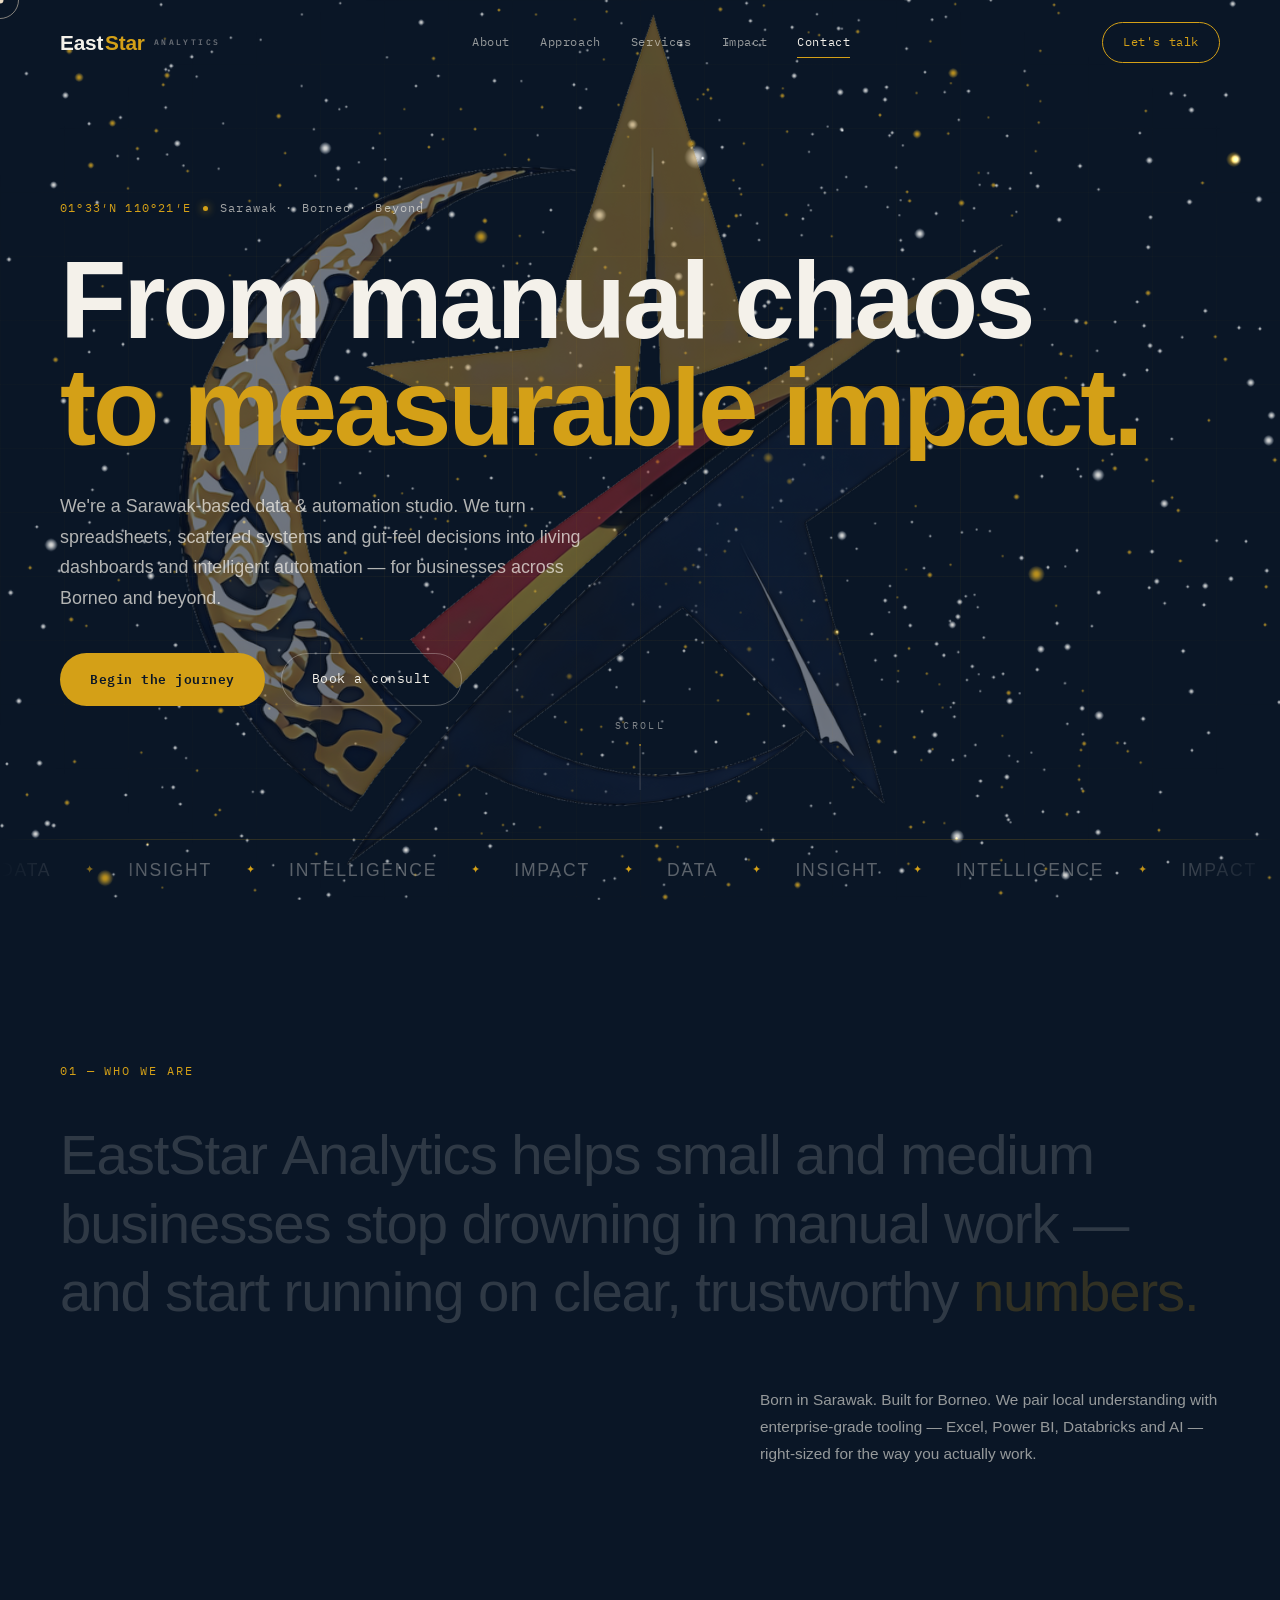
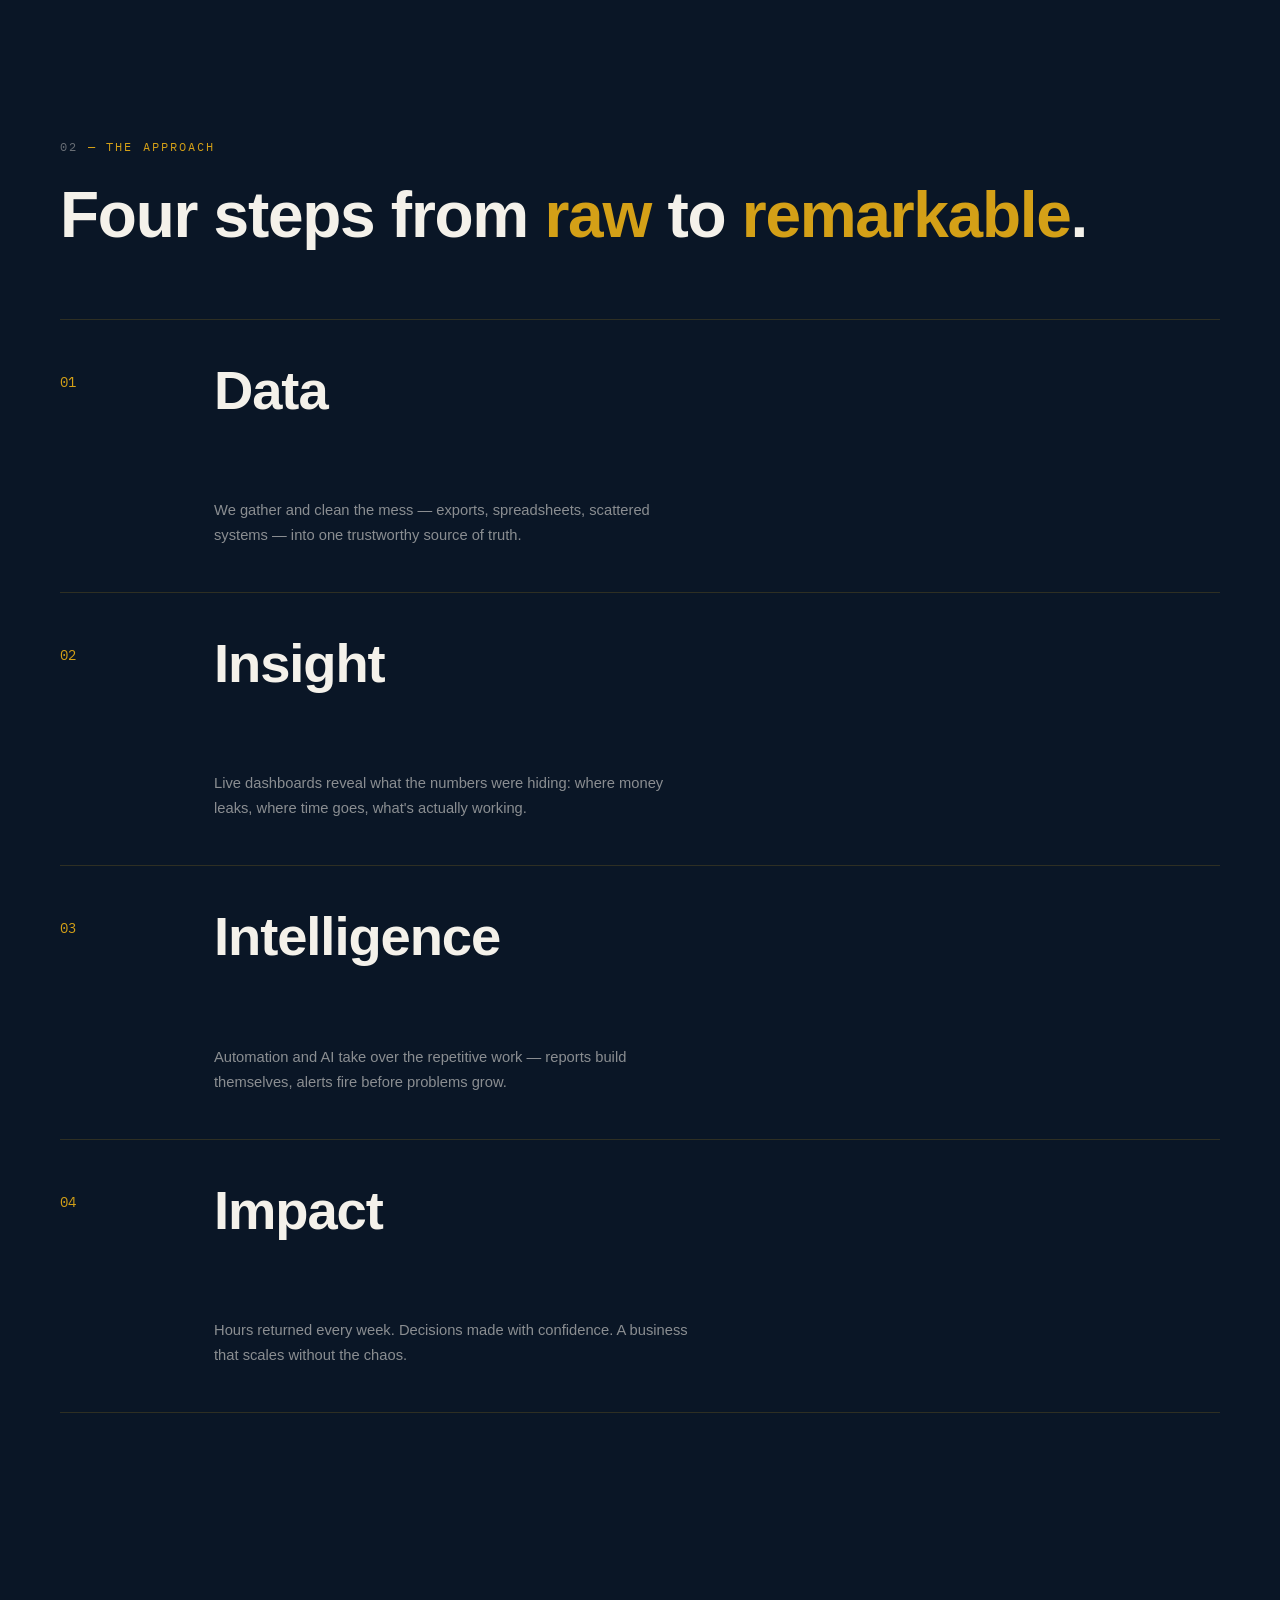
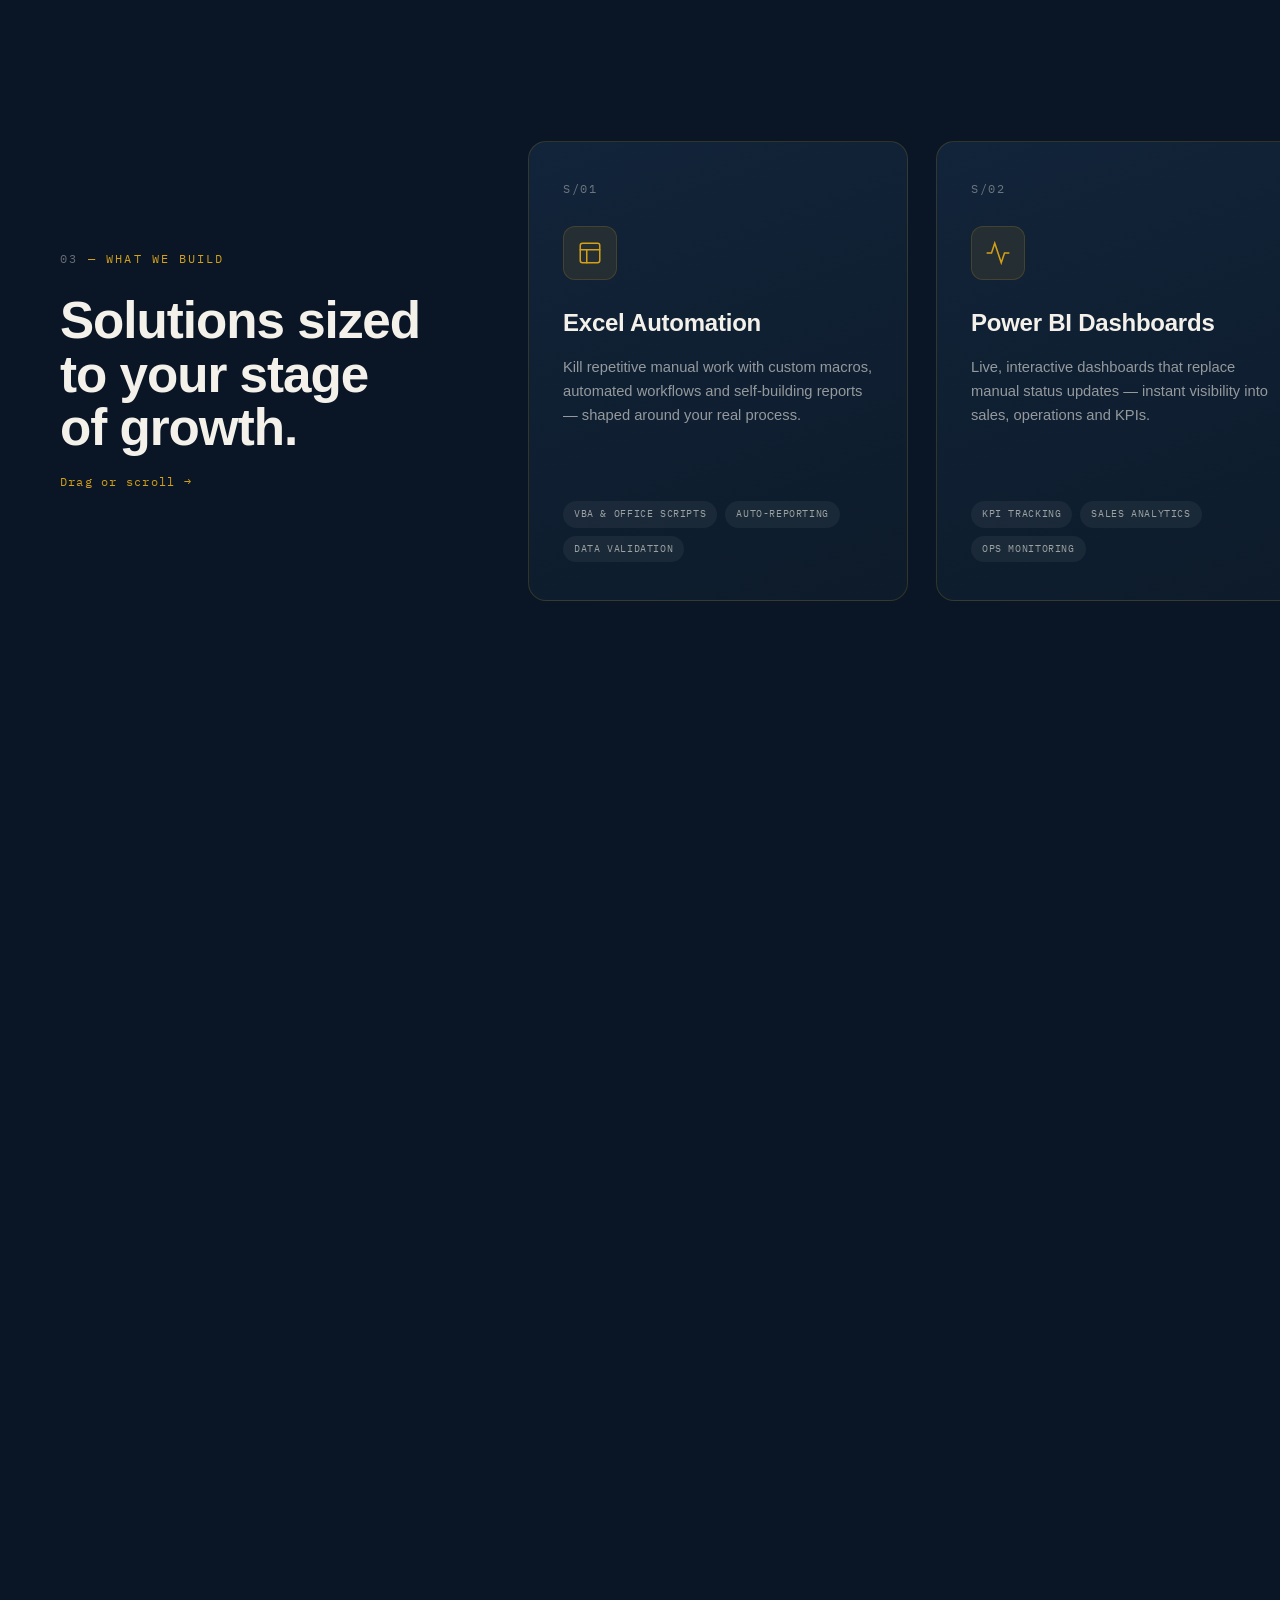
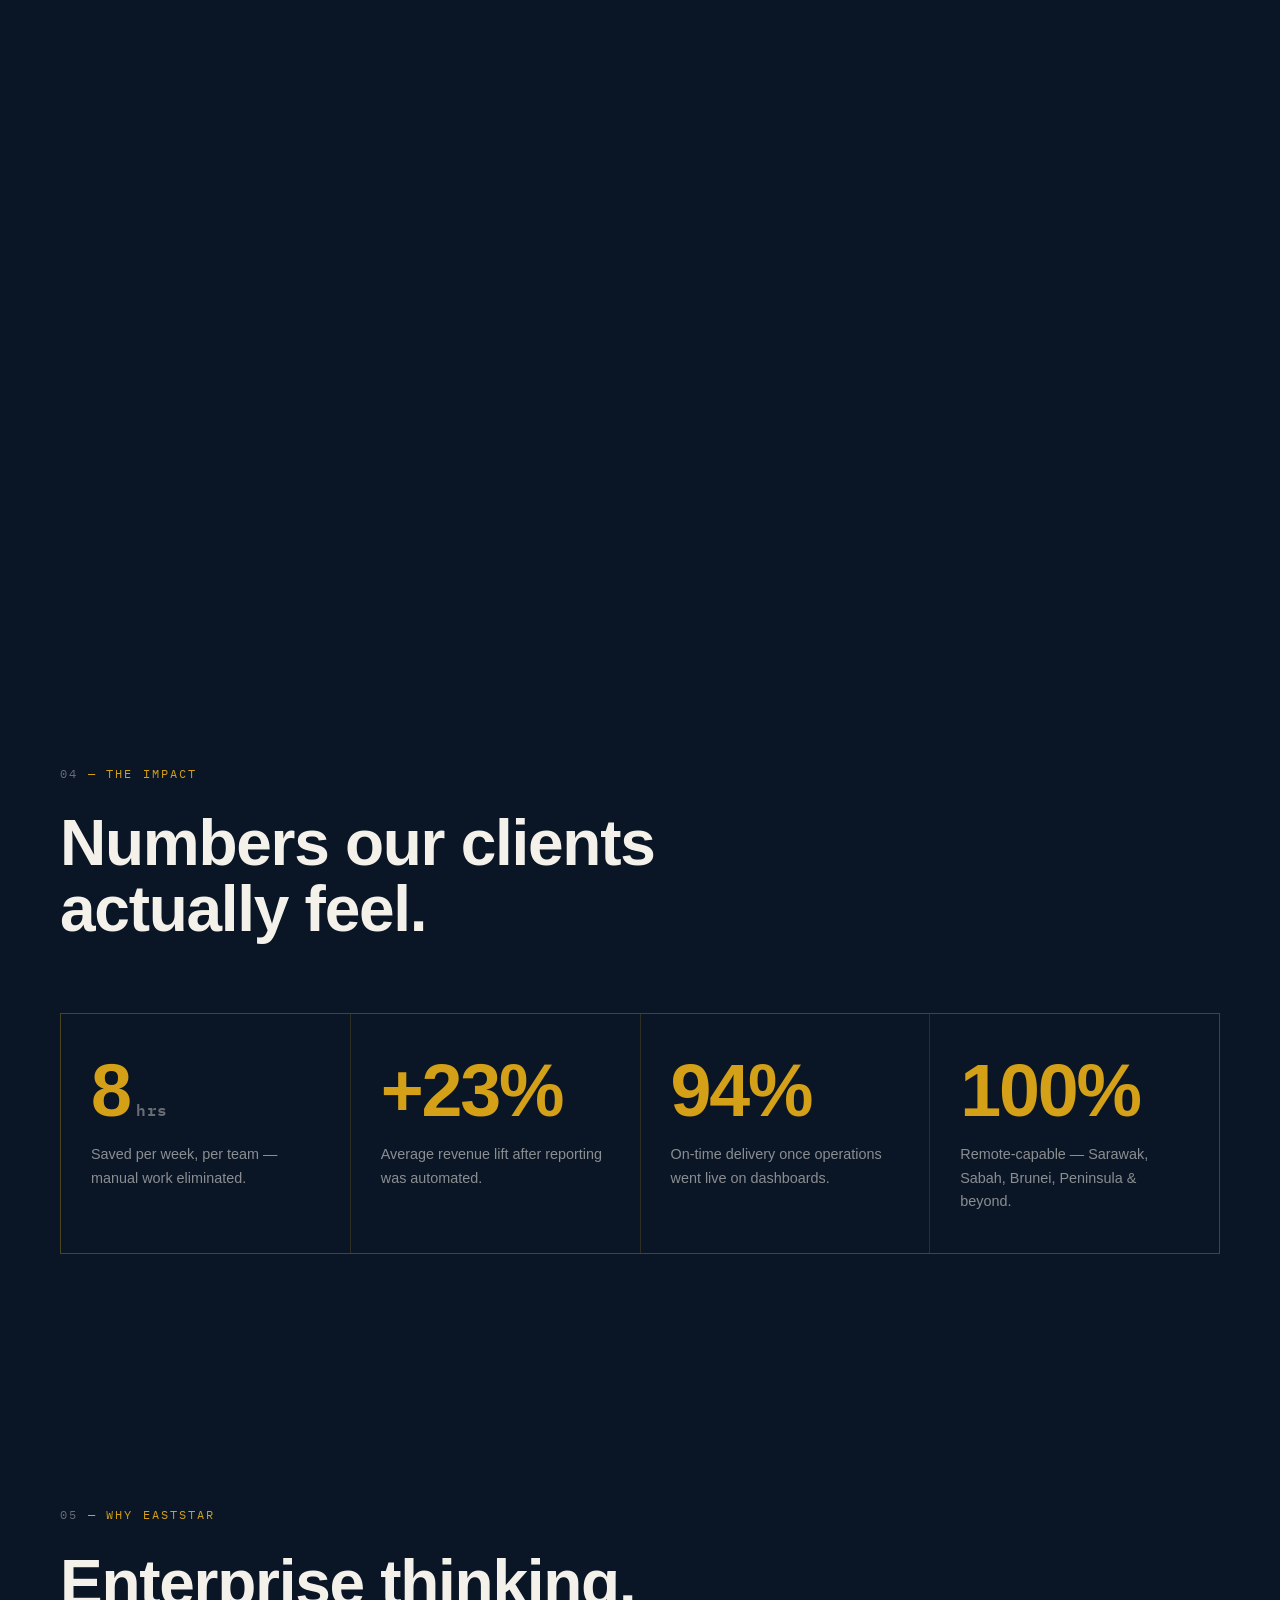
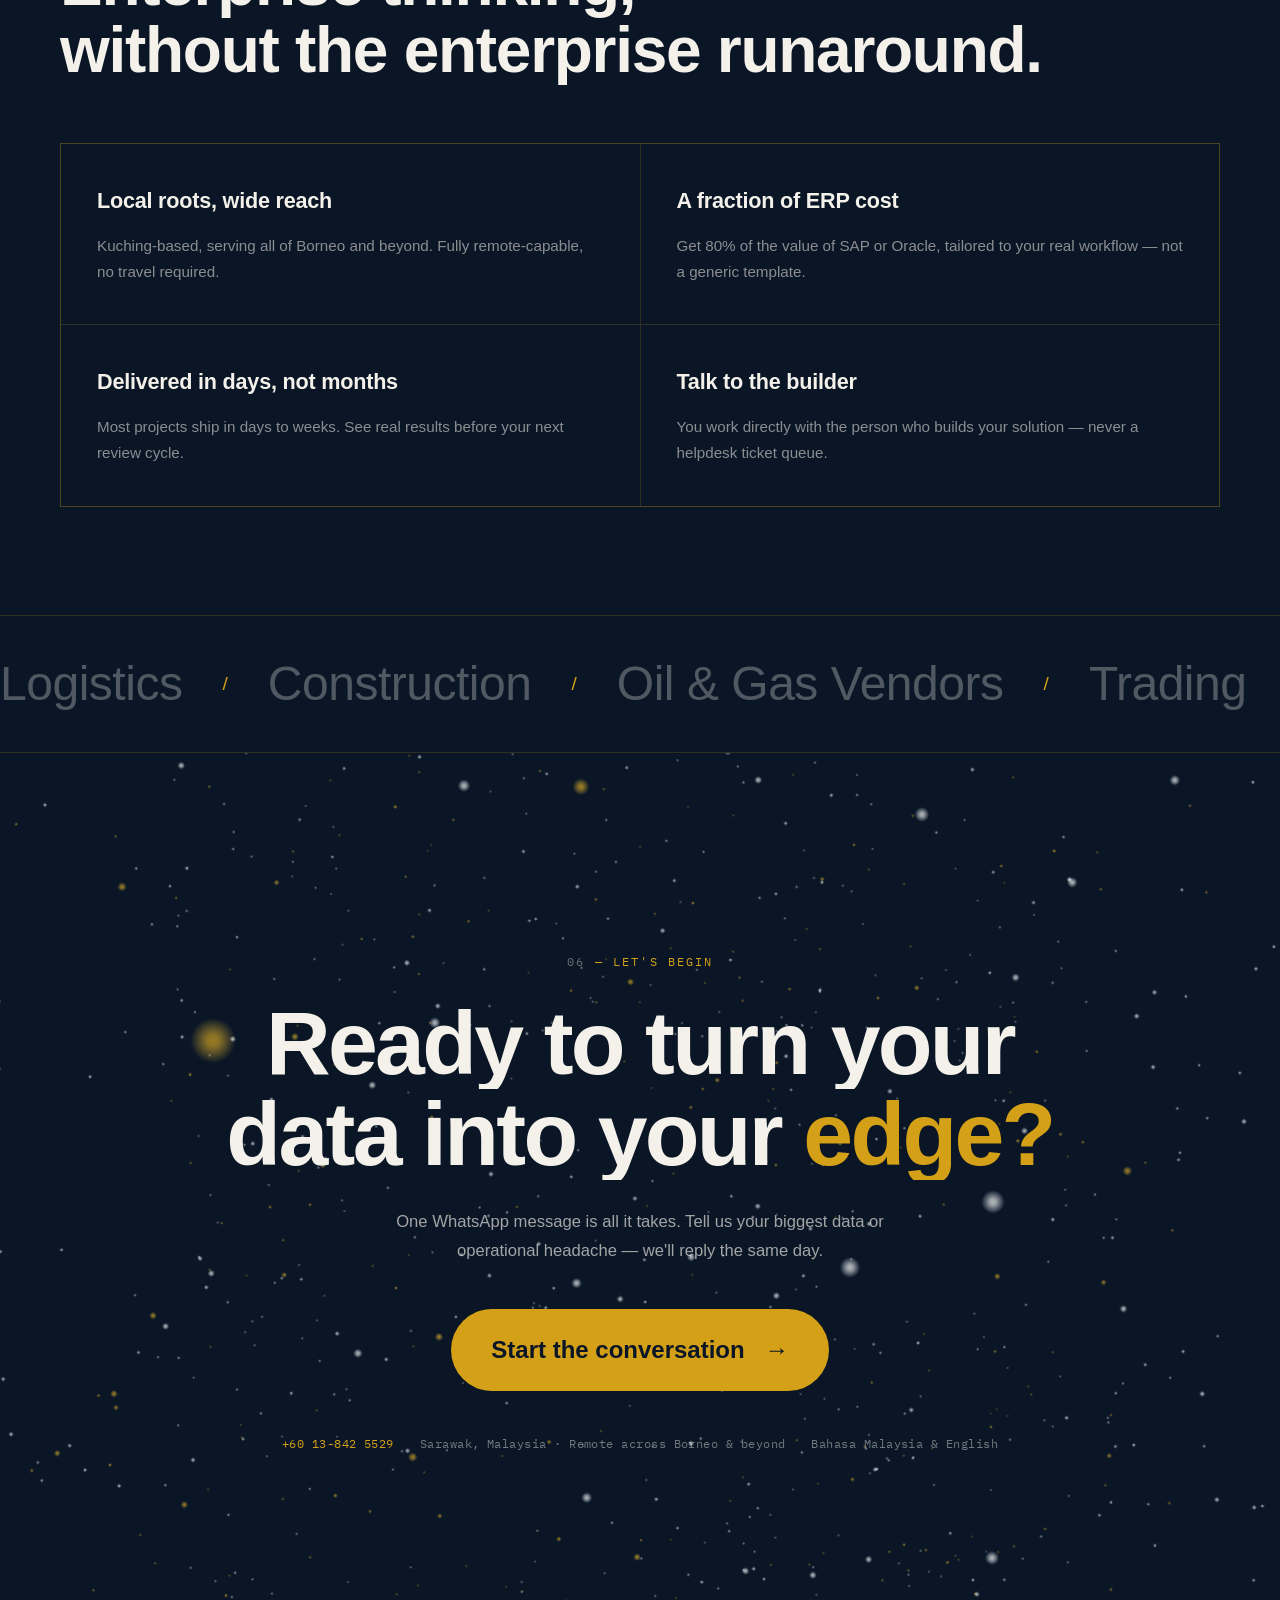
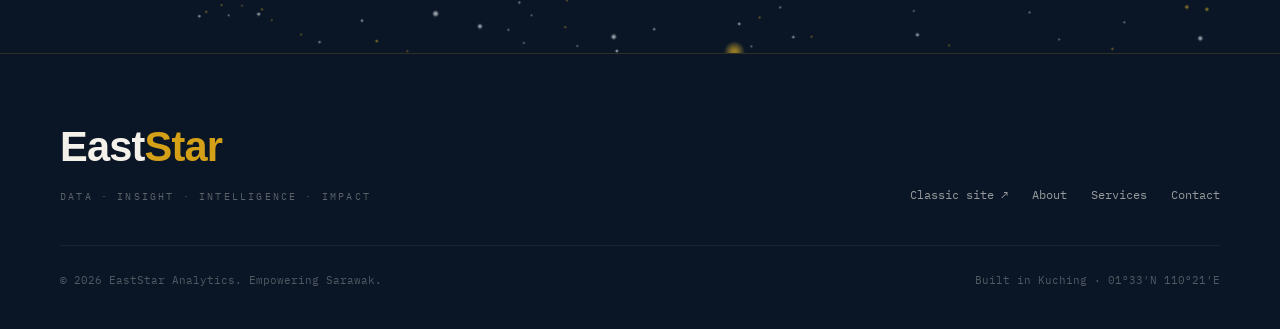
==== commit 84a826c4: "Update birthplace from Kuching to Sarawak" ====
--- a/experience.html
+++ b/experience.html
@@ -131,7 +131,7 @@
       <span class="w gold-w">numbers.</span>
     </p>
     <div class="mani-foot">
-      <p>Born in Kuching. Built for Borneo. We pair local understanding with enterprise-grade tooling — Excel, Power BI, Databricks and AI — right-sized for the way you actually work.</p>
+      <p>Born in Sarawak. Built for Borneo. We pair local understanding with enterprise-grade tooling — Excel, Power BI, Databricks and AI — right-sized for the way you actually work.</p>
     </div>
   </section>
 
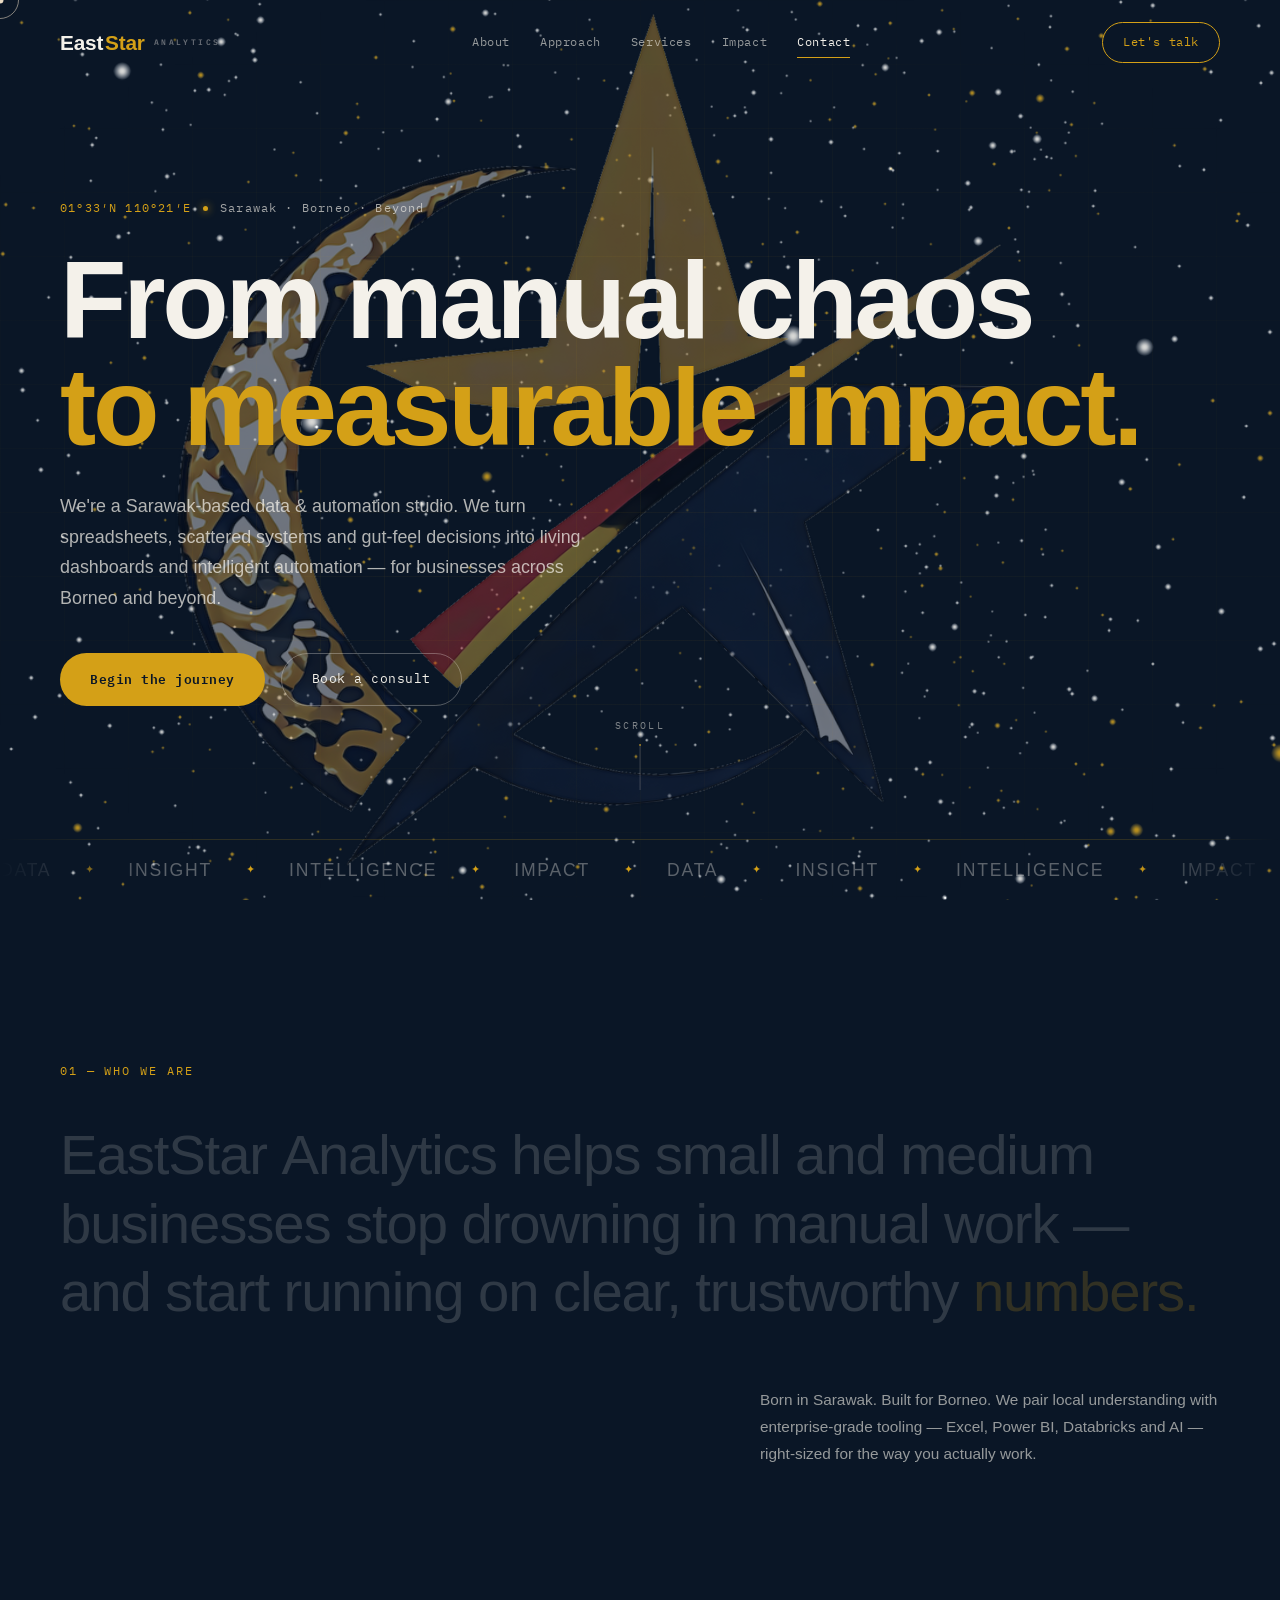
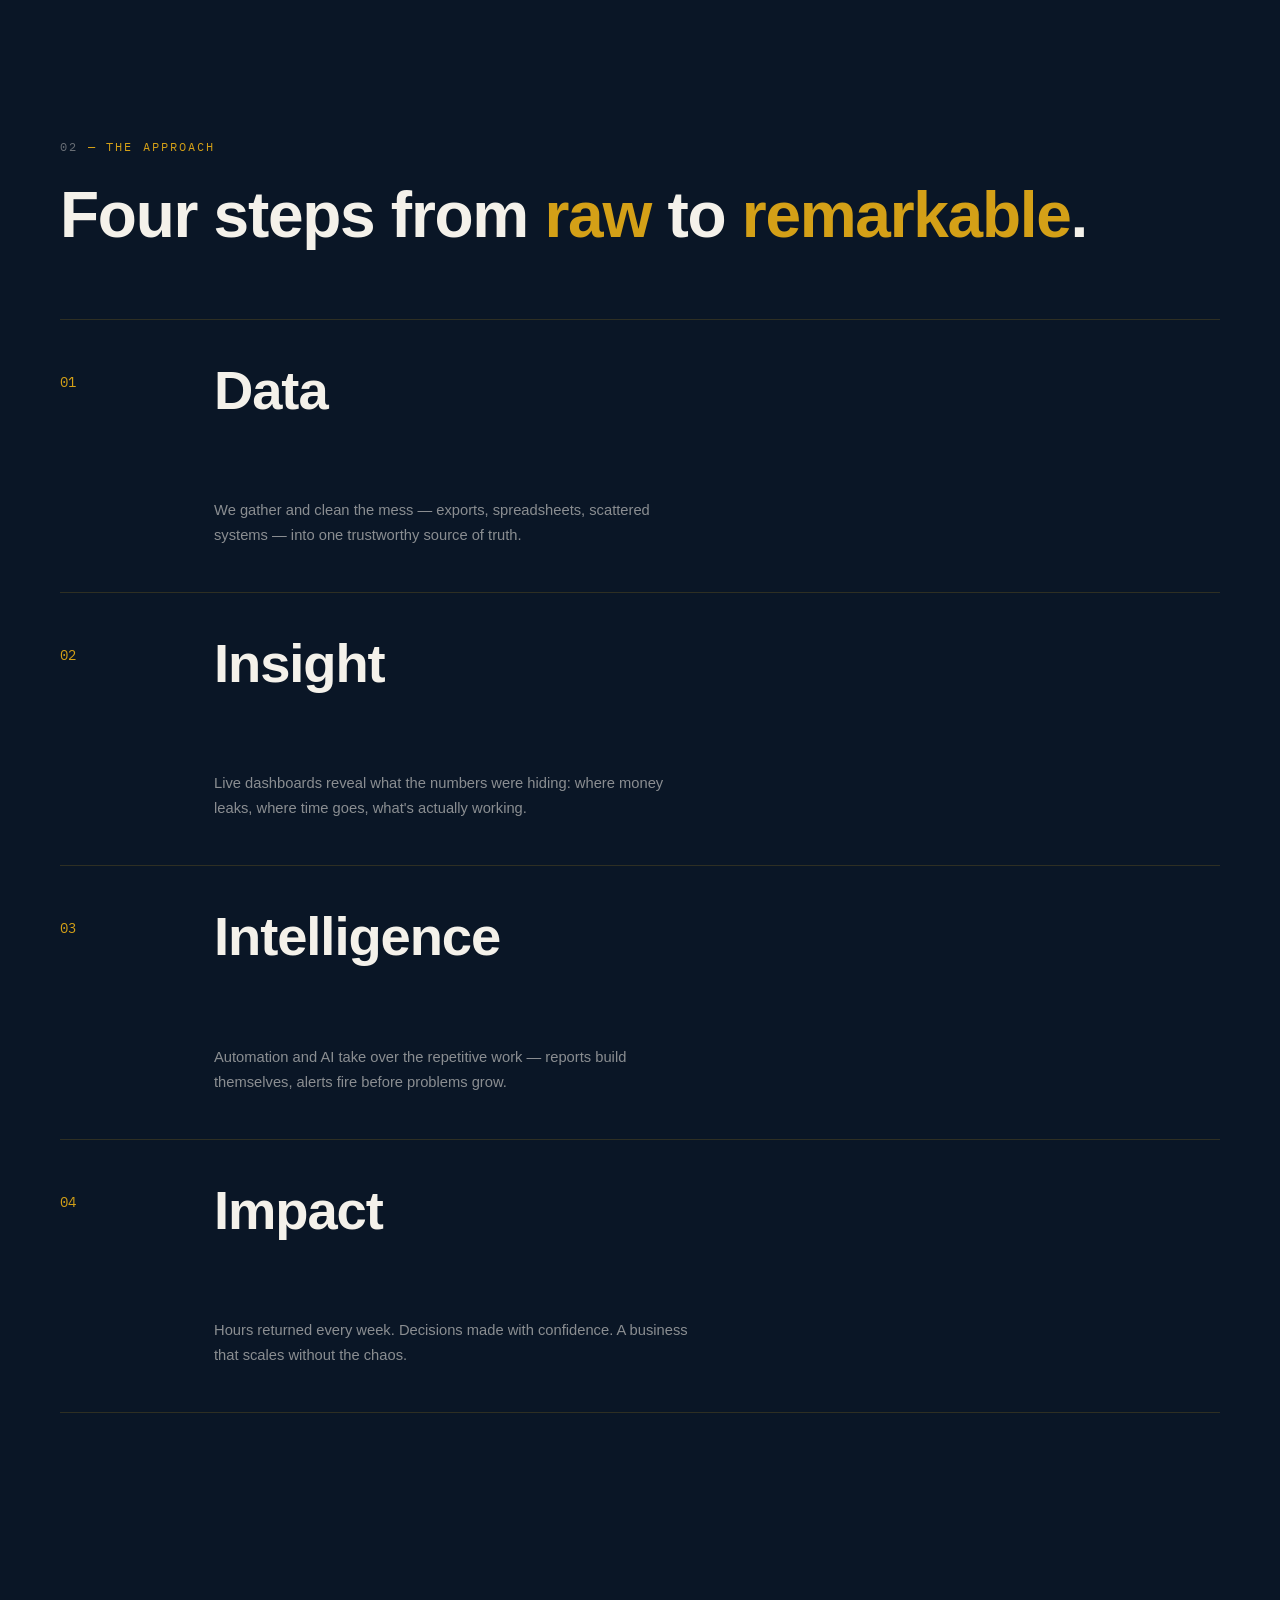
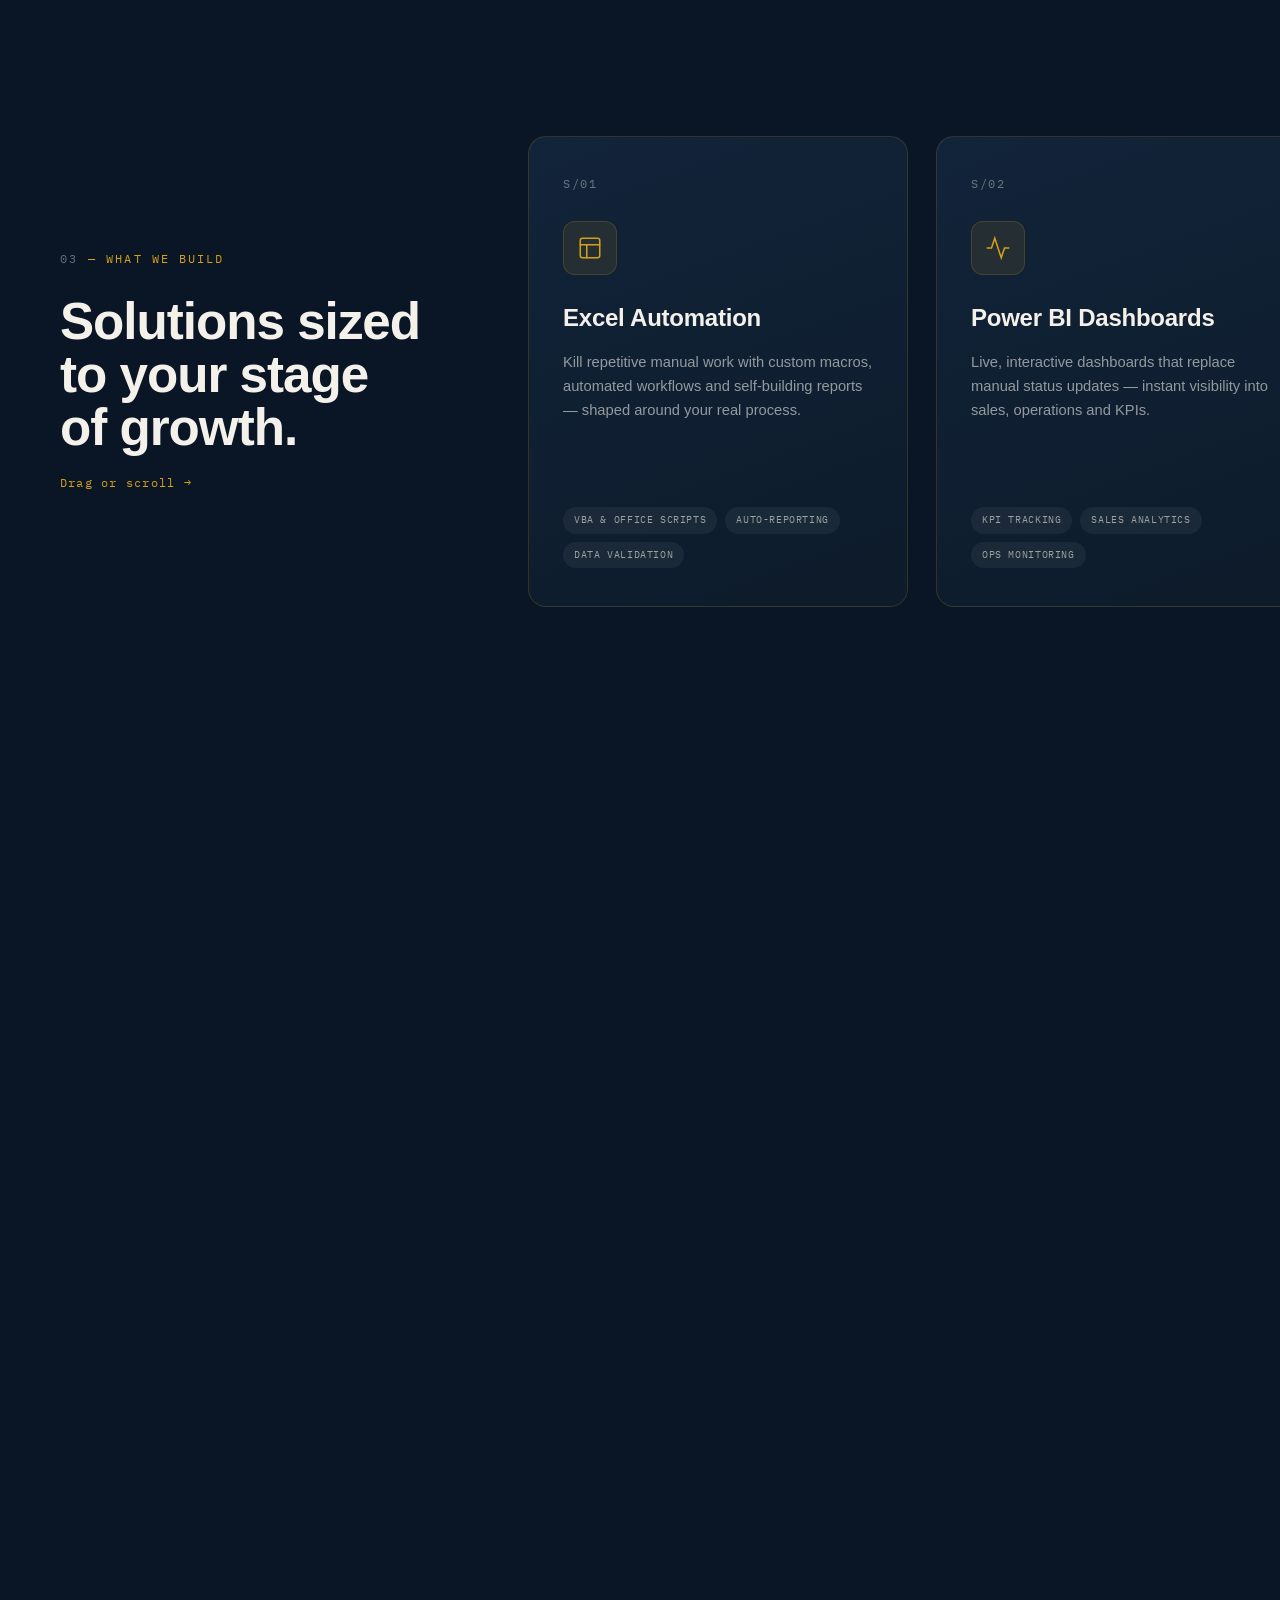
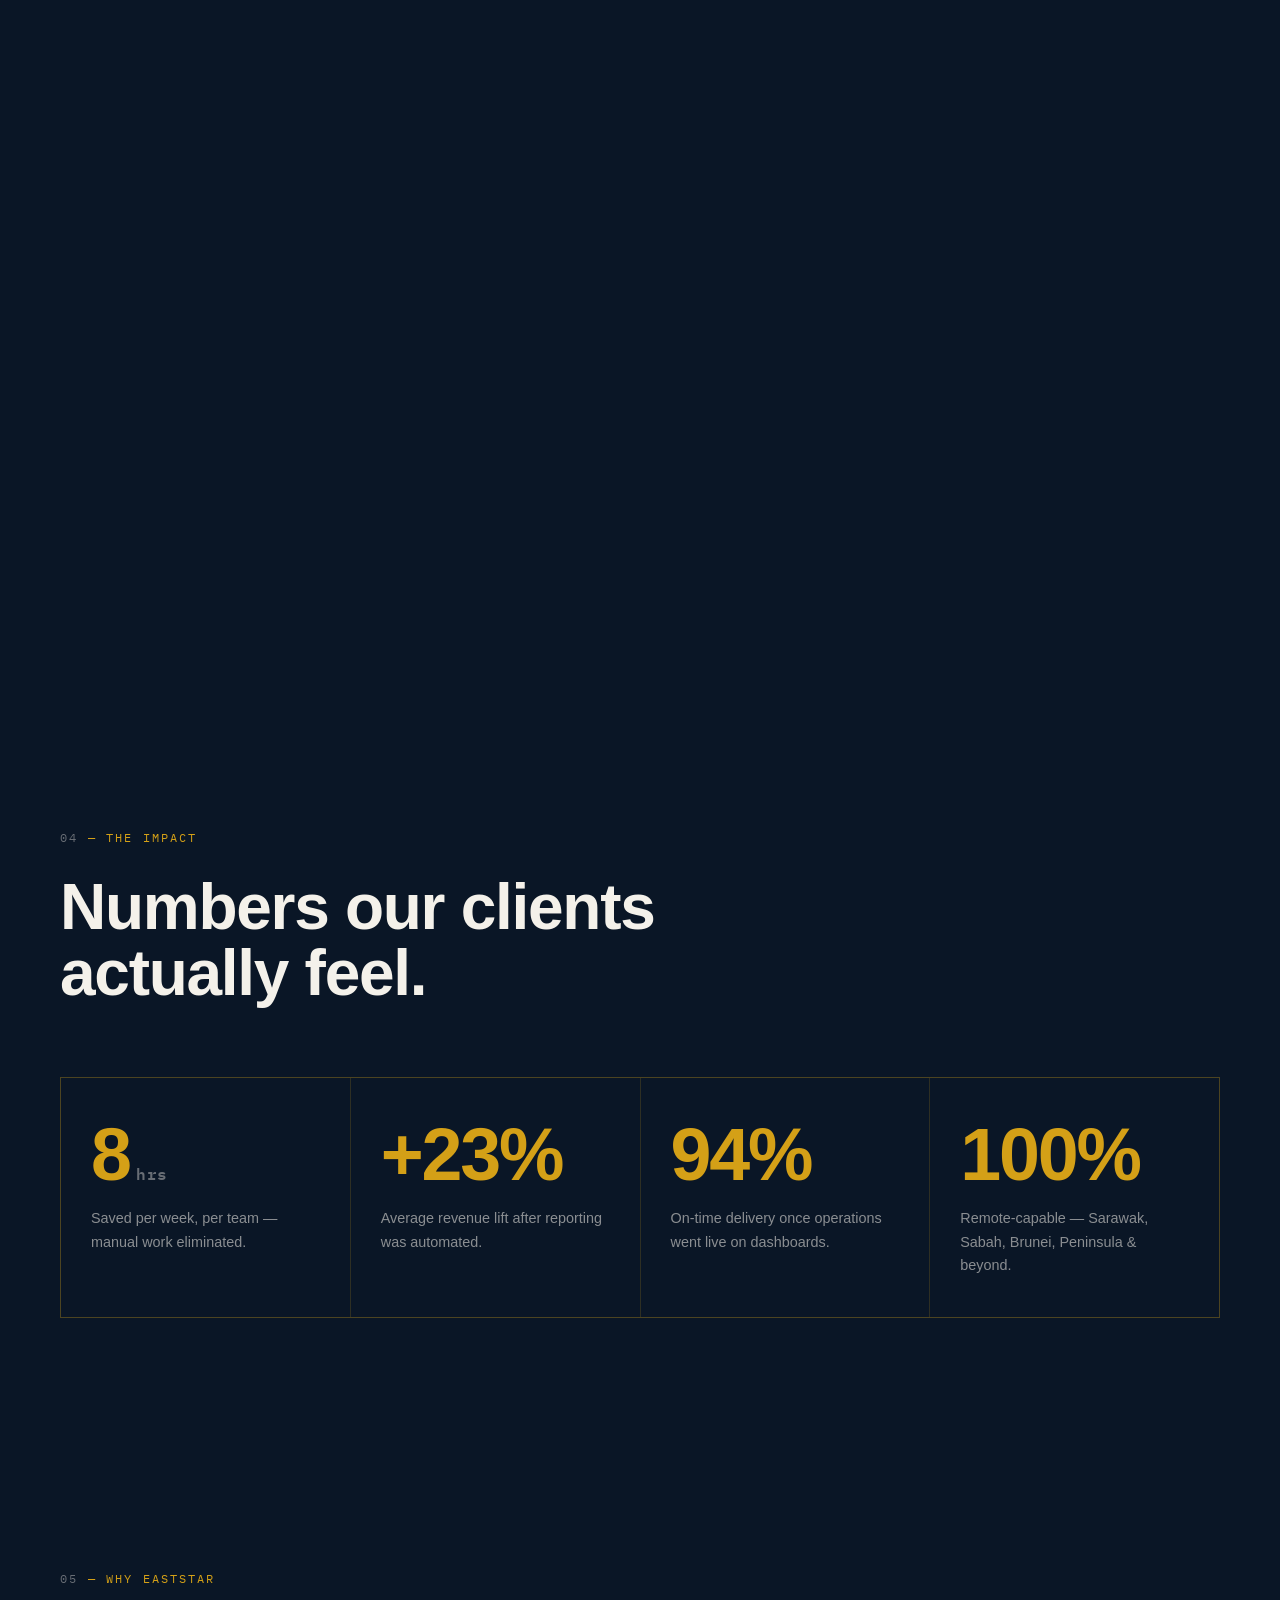
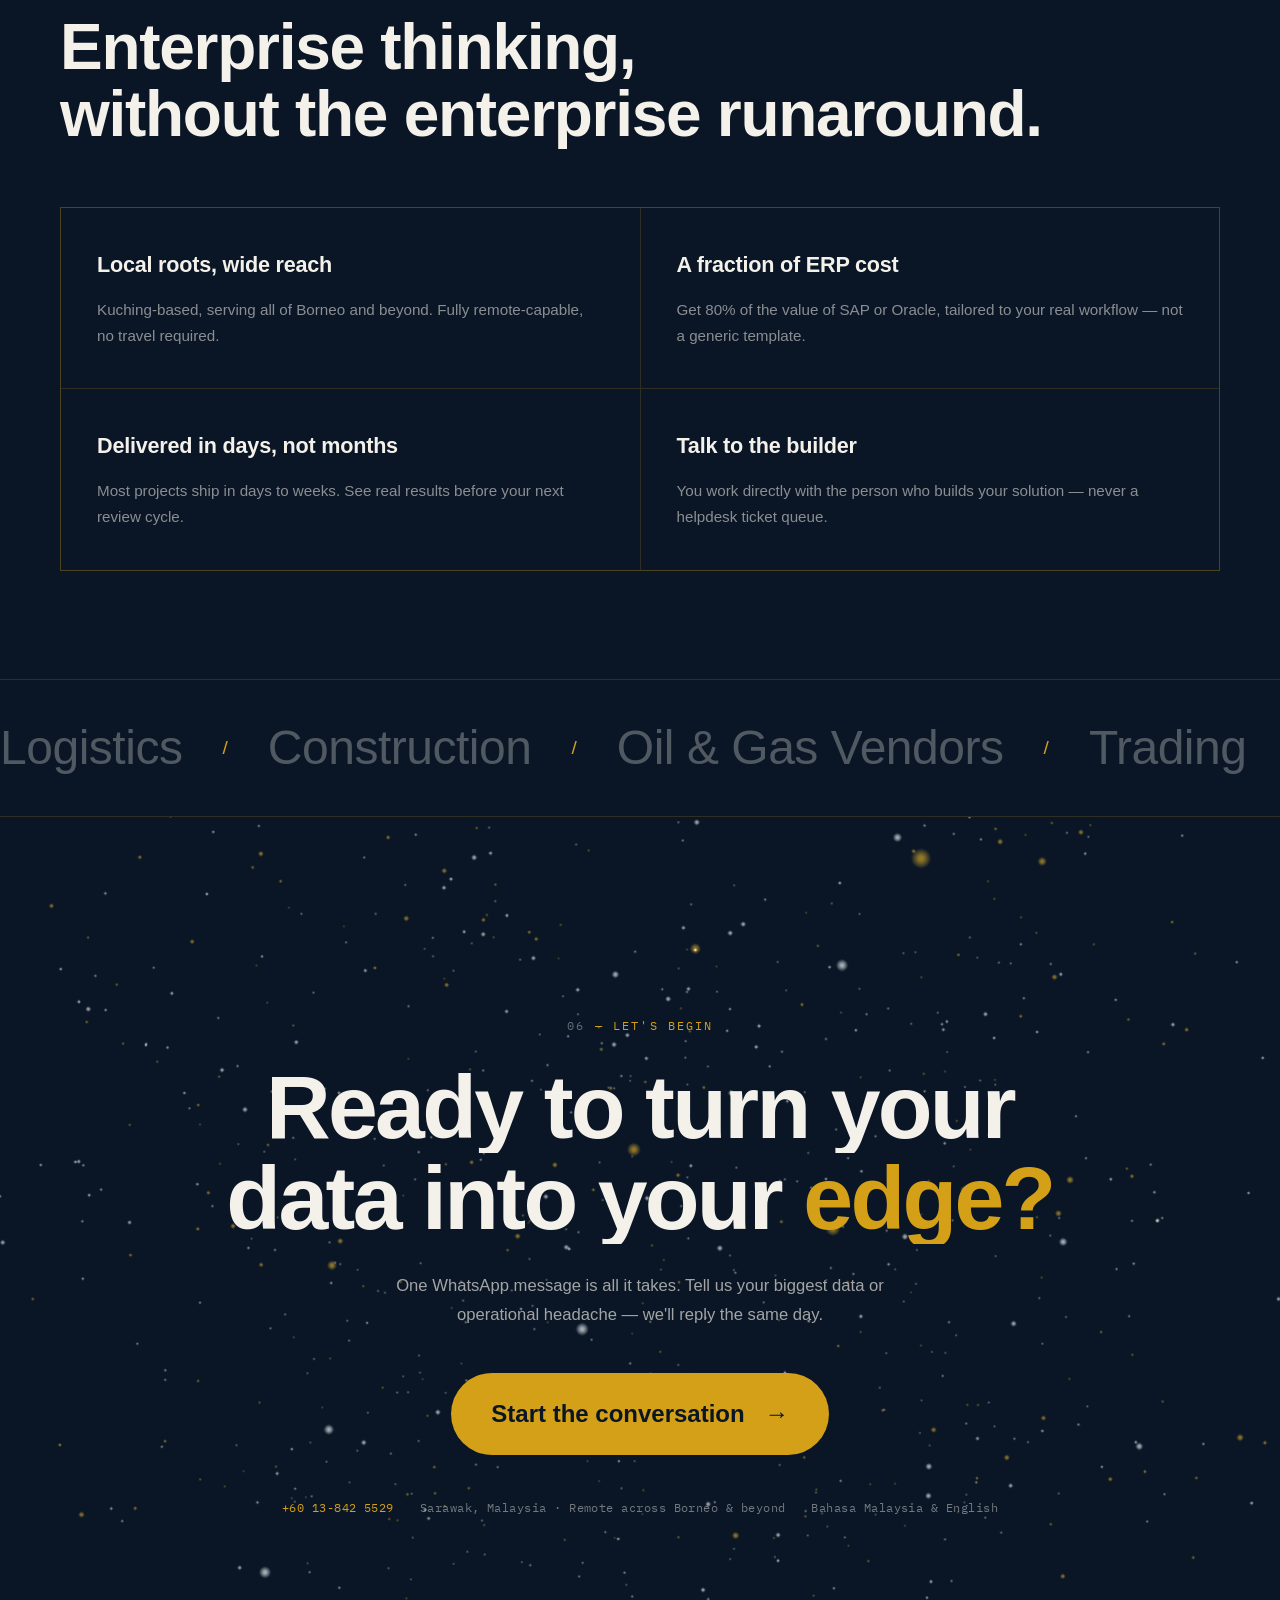
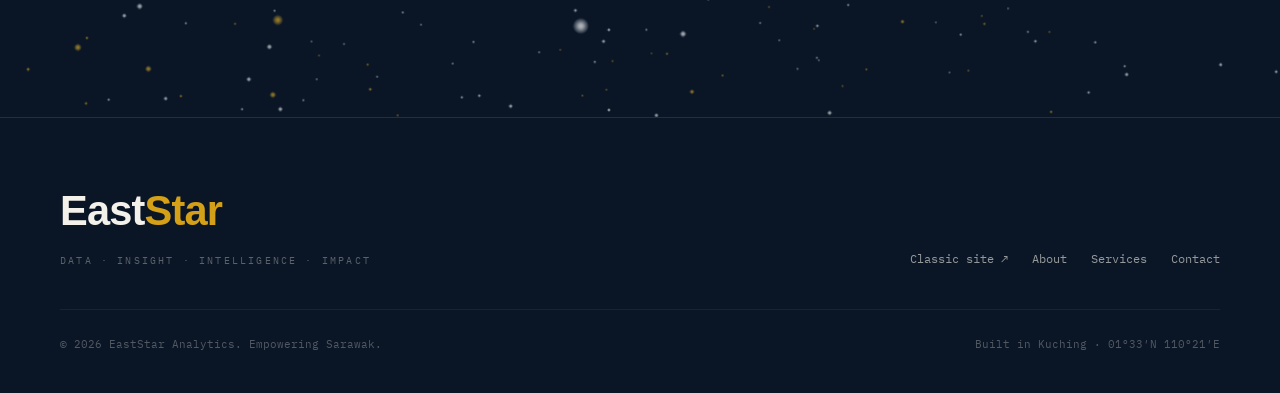
==== commit cbc17722: "adding upcoming services" ====
--- a/experience.html
+++ b/experience.html
@@ -221,6 +221,86 @@
           <ul><li>Doc processing</li><li>Auto-summaries</li><li>Smart reports</li></ul>
         </article>
 
+        <article class="svc-card" data-svc>
+          <div class="svc-num">S/05</div>
+          <div class="svc-ico">
+            <svg viewBox="0 0 24 24" fill="none" stroke="currentColor" stroke-width="1.4" stroke-linecap="round"><path d="M21 15a2 2 0 0 1-2 2H7l-4 4V5a2 2 0 0 1 2-2h14a2 2 0 0 1 2 2z"/></svg>
+          </div>
+          <h3>WhatsApp &amp; Telegram Bots</h3>
+          <p>Daily sales summaries, inventory alerts, and KPI updates delivered to your team's WhatsApp or Telegram group — no extra apps needed.</p>
+          <ul><li>Auto daily reports</li><li>Stock alerts</li><li>KPI notifications</li></ul>
+        </article>
+
+        <article class="svc-card" data-svc>
+          <div class="svc-num">S/06</div>
+          <div class="svc-ico">
+            <svg viewBox="0 0 24 24" fill="none" stroke="currentColor" stroke-width="1.4" stroke-linecap="round"><rect x="2" y="3" width="20" height="14" rx="2"/><path d="M8 21h8M12 17v4"/></svg>
+          </div>
+          <h3>Google Looker Studio</h3>
+          <p>Cloud-native dashboards for businesses on Google Workspace — a powerful, affordable alternative to Power BI with no licence fees.</p>
+          <ul><li>Google Sheets connect</li><li>Free tier available</li><li>Cloud dashboards</li></ul>
+        </article>
+
+        <article class="svc-card" data-svc>
+          <div class="svc-num">S/07</div>
+          <div class="svc-ico">
+            <svg viewBox="0 0 24 24" fill="none" stroke="currentColor" stroke-width="1.4" stroke-linecap="round"><path d="M14 2H6a2 2 0 0 0-2 2v16a2 2 0 0 0 2 2h12a2 2 0 0 0 2-2V8z"/><polyline points="14 2 14 8 20 8"/><line x1="16" y1="13" x2="8" y2="13"/><line x1="16" y1="17" x2="8" y2="17"/></svg>
+          </div>
+          <h3>Local Software Integration</h3>
+          <p>Bridge QNE, SQL Accounting, or StoreHub to dashboards and reports. We work with the tools Sarawak businesses already use.</p>
+          <ul><li>QNE &amp; SQL Accounting</li><li>StoreHub</li><li>Custom connectors</li></ul>
+        </article>
+
+        <article class="svc-card" data-svc>
+          <div class="svc-num">S/08</div>
+          <div class="svc-ico">
+            <svg viewBox="0 0 24 24" fill="none" stroke="currentColor" stroke-width="1.4" stroke-linecap="round"><path d="M12 22s8-4 8-10V5l-8-3-8 3v7c0 6 8 10 8 10z"/></svg>
+          </div>
+          <h3>Grant Report Templates</h3>
+          <p>Structured financial and performance reports tailored for SEDC, TERAJU, and SME Corp grant applications — built to meet their documentation requirements.</p>
+          <ul><li>SEDC &amp; TERAJU</li><li>SME Corp</li><li>Compliance-ready</li></ul>
+        </article>
+
+        <article class="svc-card" data-svc>
+          <div class="svc-num">S/09</div>
+          <div class="svc-ico">
+            <svg viewBox="0 0 24 24" fill="none" stroke="currentColor" stroke-width="1.4" stroke-linecap="round"><path d="M17 21v-2a4 4 0 0 0-4-4H5a4 4 0 0 0-4 4v2"/><circle cx="9" cy="7" r="4"/><path d="M23 21v-2a4 4 0 0 0-3-3.87"/><path d="M16 3.13a4 4 0 0 1 0 7.75"/></svg>
+          </div>
+          <h3>SME Training Workshops</h3>
+          <p>Half-day or full-day data literacy sessions for teams and owners — in Kuching or online, partnering with chambers and co-working spaces across Sarawak.</p>
+          <ul><li>In-person &amp; online</li><li>Kuching-based</li><li>SME-focused</li></ul>
+        </article>
+
+        <article class="svc-card" data-svc>
+          <div class="svc-num">S/10</div>
+          <div class="svc-ico">
+            <svg viewBox="0 0 24 24" fill="none" stroke="currentColor" stroke-width="1.4" stroke-linecap="round"><path d="M6 2L3 6v14a2 2 0 0 0 2 2h14a2 2 0 0 0 2-2V6l-3-4z"/><line x1="3" y1="6" x2="21" y2="6"/><path d="M16 10a4 4 0 0 1-8 0"/></svg>
+          </div>
+          <h3>E-Commerce Analytics</h3>
+          <p>Actionable insight from your Shopee, Lazada, or TikTok Shop data — bestsellers, return rates, peak periods, and customer trends at a glance.</p>
+          <ul><li>Shopee &amp; Lazada</li><li>TikTok Shop</li><li>Sales trends</li></ul>
+        </article>
+
+        <article class="svc-card" data-svc>
+          <div class="svc-num">S/11</div>
+          <div class="svc-ico">
+            <svg viewBox="0 0 24 24" fill="none" stroke="currentColor" stroke-width="1.4" stroke-linecap="round"><rect x="2" y="7" width="20" height="14" rx="2"/><path d="M16 7V5a2 2 0 0 0-2-2h-4a2 2 0 0 0-2 2v2"/><line x1="12" y1="12" x2="12" y2="16"/><line x1="10" y1="14" x2="14" y2="14"/></svg>
+          </div>
+          <h3>HR &amp; Payroll Reporting</h3>
+          <p>Leave tracking, overtime summaries, and payroll reports aligned with EA 1955, EPF, and SOCSO — automated and ready to share.</p>
+          <ul><li>EA 1955 compliant</li><li>EPF / SOCSO</li><li>Leave &amp; overtime</li></ul>
+        </article>
+
+        <article class="svc-card" data-svc>
+          <div class="svc-num">S/12</div>
+          <div class="svc-ico">
+            <svg viewBox="0 0 24 24" fill="none" stroke="currentColor" stroke-width="1.4" stroke-linecap="round"><ellipse cx="12" cy="5" rx="9" ry="3"/><path d="M21 12c0 1.66-4 3-9 3s-9-1.34-9-3"/><path d="M3 5v14c0 1.66 4 3 9 3s9-1.34 9-3V5"/></svg>
+          </div>
+          <h3>Lightweight Database Setup</h3>
+          <p>Replace messy spreadsheets with structured, easy-to-use databases built on Airtable or Google Sheets — no IT department or technical knowledge required.</p>
+          <ul><li>Airtable</li><li>Google Sheets DB</li><li>No-code setup</li></ul>
+        </article>
+
         <article class="svc-card svc-cta" data-svc>
           <h3>Not sure where you fit?</h3>
           <p>Tell us your biggest reporting or data headache. We'll point you to the right starting line — free.</p>
